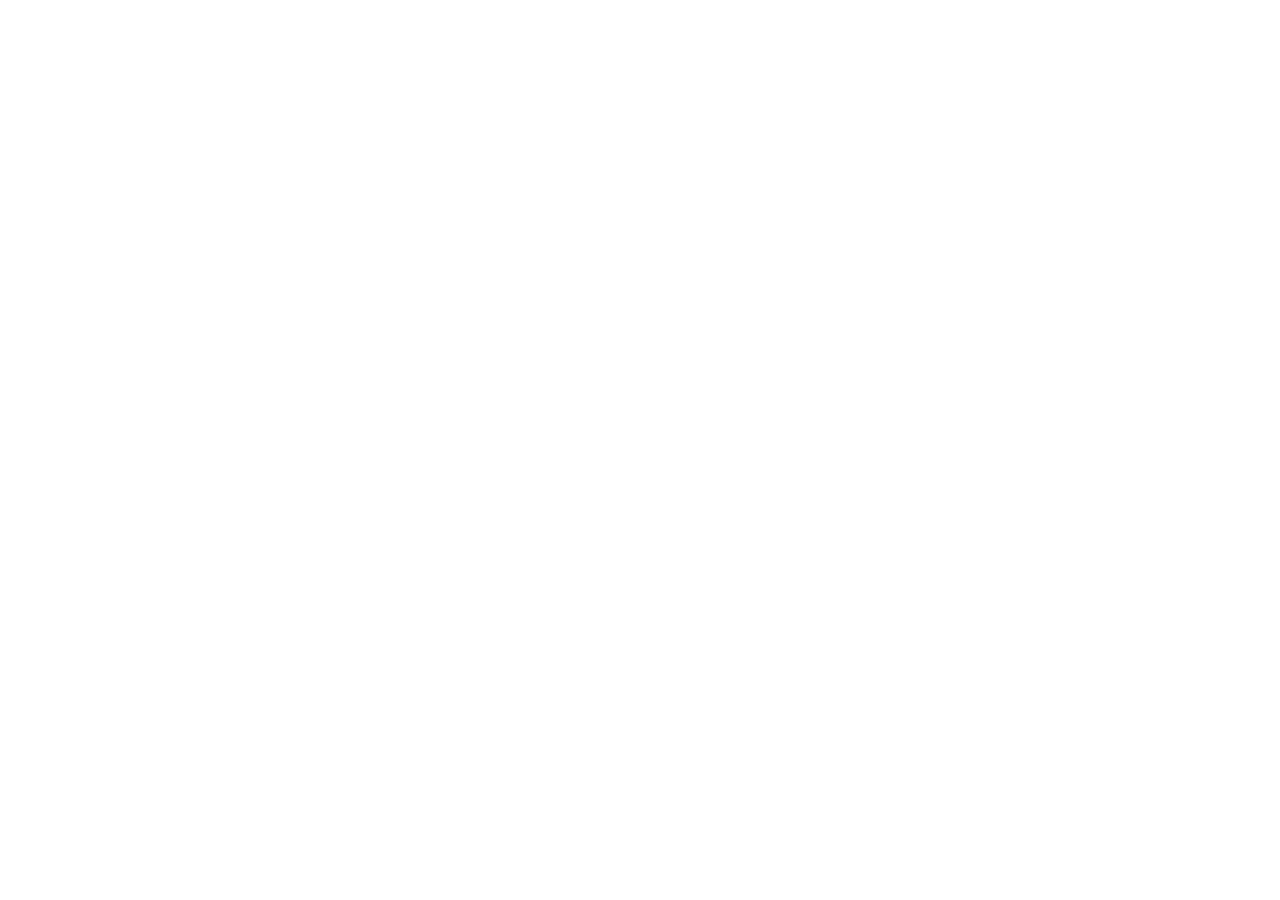
==== index.html @ 247d2872 "Update index.html" ====
<!doctype html>
<html>
  <head>
    <meta charset="utf-8" />
    <title>Low Tox Lens</title>
  </head>
  <body>
    <div id="root"></div>
    <script type="module" src="/assets/index-b2omucig.js"></script>
  </body>
</html>
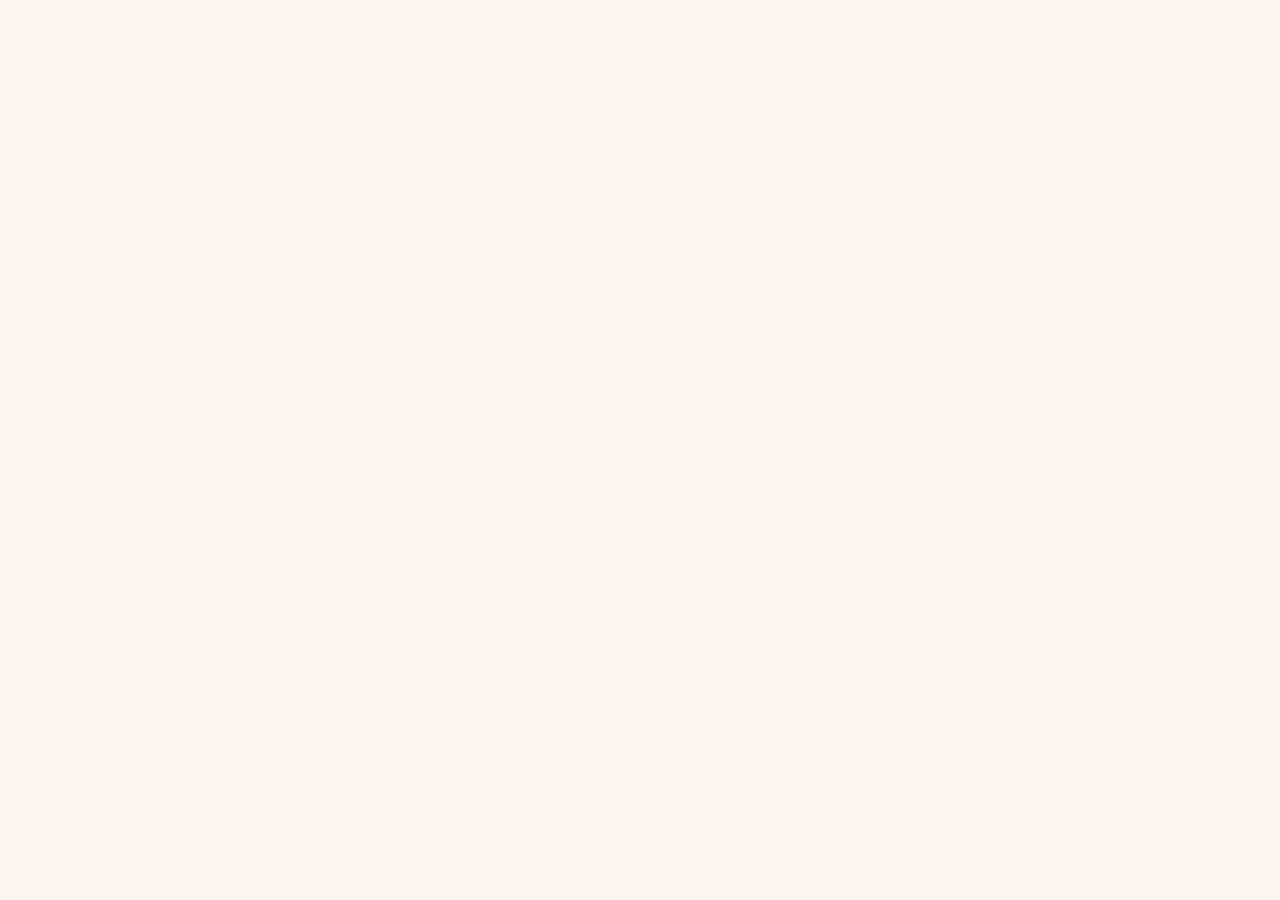
==== commit 521918cd: "Update index.html" ====
--- a/index.html
+++ b/index.html
@@ -1,11 +1,13 @@
 <!doctype html>
+
 <html>
   <head>
     <meta charset="utf-8" />
     <title>Low Tox Lens</title>
+    <link rel="stylesheet" href="/assets/main-dqvrbpsi.css" />
   </head>
   <body>
     <div id="root"></div>
-    <script type="module" src="/assets/index-b2omucig.js"></script>
+    <script type="module" src="/assets/main-ce9yextx.js"></script>
   </body>
 </html>
--- a/assets/main-dqvrbpsi.css
+++ b/assets/main-dqvrbpsi.css
@@ -0,0 +1 @@
+@layer properties{@supports (((-webkit-hyphens:none)) and (not (margin-trim:inline))) or ((-moz-orient:inline) and (not (color:rgb(from red r g b)))){*,:before,:after,::backdrop{--tw-rotate-x:initial;--tw-rotate-y:initial;--tw-rotate-z:initial;--tw-skew-x:initial;--tw-skew-y:initial;--tw-border-style:solid;--tw-font-weight:initial;--tw-outline-style:solid;--tw-blur:initial;--tw-brightness:initial;--tw-contrast:initial;--tw-grayscale:initial;--tw-hue-rotate:initial;--tw-invert:initial;--tw-opacity:initial;--tw-saturate:initial;--tw-sepia:initial;--tw-drop-shadow:initial;--tw-drop-shadow-color:initial;--tw-drop-shadow-alpha:100%;--tw-drop-shadow-size:initial}}}@layer theme{:root,:host{--font-sans:ui-sans-serif, system-ui, sans-serif, "Apple Color Emoji", "Segoe UI Emoji", "Segoe UI Symbol", "Noto Color Emoji";--font-mono:ui-monospace, SFMono-Regular, Menlo, Monaco, Consolas, "Liberation Mono", "Courier New", monospace;--color-blue-600:oklch(54.6% .245 262.881);--color-gray-600:oklch(44.6% .03 256.802);--spacing:.25rem;--text-2xl:1.5rem;--text-2xl--line-height:calc(2 / 1.5);--text-3xl:1.875rem;--text-3xl--line-height: 1.2 ;--font-weight-bold:700;--radius-lg:.5rem;--radius-2xl:1rem;--default-transition-duration:.15s;--default-transition-timing-function:cubic-bezier(.4, 0, .2, 1);--default-font-family:var(--font-sans);--default-mono-font-family:var(--font-mono)}}@layer base{*,:after,:before,::backdrop{box-sizing:border-box;border:0 solid;margin:0;padding:0}::file-selector-button{box-sizing:border-box;border:0 solid;margin:0;padding:0}html,:host{-webkit-text-size-adjust:100%;tab-size:4;line-height:1.5;font-family:var(--default-font-family,ui-sans-serif, system-ui, sans-serif, "Apple Color Emoji", "Segoe UI Emoji", "Segoe UI Symbol", "Noto Color Emoji");font-feature-settings:var(--default-font-feature-settings,normal);font-variation-settings:var(--default-font-variation-settings,normal);-webkit-tap-highlight-color:transparent}hr{height:0;color:inherit;border-top-width:1px}abbr:where([title]){-webkit-text-decoration:underline dotted;text-decoration:underline dotted}h1,h2,h3,h4,h5,h6{font-size:inherit;font-weight:inherit}a{color:inherit;-webkit-text-decoration:inherit;text-decoration:inherit}b,strong{font-weight:bolder}code,kbd,samp,pre{font-family:var(--default-mono-font-family,ui-monospace, SFMono-Regular, Menlo, Monaco, Consolas, "Liberation Mono", "Courier New", monospace);font-feature-settings:var(--default-mono-font-feature-settings,normal);font-variation-settings:var(--default-mono-font-variation-settings,normal);font-size:1em}small{font-size:80%}sub,sup{vertical-align:baseline;font-size:75%;line-height:0;position:relative}sub{bottom:-.25em}sup{top:-.5em}table{text-indent:0;border-color:inherit;border-collapse:collapse}:-moz-focusring{outline:auto}progress{vertical-align:baseline}summary{display:list-item}ol,ul,menu{list-style:none}img,svg,video,canvas,audio,iframe,embed,object{vertical-align:middle;display:block}img,video{max-width:100%;height:auto}button,input,select,optgroup,textarea{font:inherit;font-feature-settings:inherit;font-variation-settings:inherit;letter-spacing:inherit;color:inherit;opacity:1;background-color:#0000;border-radius:0}::file-selector-button{font:inherit;font-feature-settings:inherit;font-variation-settings:inherit;letter-spacing:inherit;color:inherit;opacity:1;background-color:#0000;border-radius:0}:where(select:is([multiple],[size])) optgroup{font-weight:bolder}:where(select:is([multiple],[size])) optgroup option{padding-inline-start:20px}::file-selector-button{margin-inline-end:4px}::placeholder{opacity:1}@supports (not ((-webkit-appearance:-apple-pay-button))) or (contain-intrinsic-size:1px){::placeholder{color:currentColor}@supports (color:color-mix(in lab,red,red)){::placeholder{color:color-mix(in oklab,currentcolor 50%,transparent)}}}textarea{resize:vertical}::-webkit-search-decoration{-webkit-appearance:none}::-webkit-date-and-time-value{min-height:1lh;text-align:inherit}::-webkit-datetime-edit{display:inline-flex}::-webkit-datetime-edit-fields-wrapper{padding:0}::-webkit-datetime-edit{padding-block:0}::-webkit-datetime-edit-year-field{padding-block:0}::-webkit-datetime-edit-month-field{padding-block:0}::-webkit-datetime-edit-day-field{padding-block:0}::-webkit-datetime-edit-hour-field{padding-block:0}::-webkit-datetime-edit-minute-field{padding-block:0}::-webkit-datetime-edit-second-field{padding-block:0}::-webkit-datetime-edit-millisecond-field{padding-block:0}::-webkit-datetime-edit-meridiem-field{padding-block:0}::-webkit-calendar-picker-indicator{line-height:1}:-moz-ui-invalid{box-shadow:none}button,input:where([type=button],[type=reset],[type=submit]){appearance:button}::file-selector-button{appearance:button}::-webkit-inner-spin-button{height:auto}::-webkit-outer-spin-button{height:auto}[hidden]:where(:not([hidden=until-found])){display:none!important}}@layer components;@layer utilities{.visible{visibility:visible}.absolute{position:absolute}.relative{position:relative}.static{position:static}.start{inset-inline-start:var(--spacing)}.mb-2{margin-bottom:calc(var(--spacing) * 2)}.mb-4{margin-bottom:calc(var(--spacing) * 4)}.mb-6{margin-bottom:calc(var(--spacing) * 6)}.block{display:block}.flex{display:flex}.grid{display:grid}.hidden{display:none}.inline-block{display:inline-block}.inline-flex{display:inline-flex}.w-full{width:100%}.transform{transform:var(--tw-rotate-x,) var(--tw-rotate-y,) var(--tw-rotate-z,) var(--tw-skew-x,) var(--tw-skew-y,)}.resize{resize:both}.flex-col{flex-direction:column}.items-center{align-items:center}.justify-between{justify-content:space-between}.gap-8{gap:calc(var(--spacing) * 8)}.rounded-2xl{border-radius:var(--radius-2xl)}.rounded-lg{border-radius:var(--radius-lg)}.border{border-style:var(--tw-border-style);border-width:1px}.object-cover{object-fit:cover}.p-5{padding:calc(var(--spacing) * 5)}.p-8{padding:calc(var(--spacing) * 8)}.px-6{padding-inline:calc(var(--spacing) * 6)}.py-2{padding-block:calc(var(--spacing) * 2)}.text-2xl{font-size:var(--text-2xl);line-height:var(--tw-leading,var(--text-2xl--line-height))}.text-3xl{font-size:var(--text-3xl);line-height:var(--tw-leading,var(--text-3xl--line-height))}.font-bold{--tw-font-weight:var(--font-weight-bold);font-weight:var(--font-weight-bold)}.text-blue-600{color:var(--color-blue-600)}.text-gray-600{color:var(--color-gray-600)}.italic{font-style:italic}.underline{text-decoration-line:underline}.outline{outline-style:var(--tw-outline-style);outline-width:1px}.filter{filter:var(--tw-blur,) var(--tw-brightness,) var(--tw-contrast,) var(--tw-grayscale,) var(--tw-hue-rotate,) var(--tw-invert,) var(--tw-saturate,) var(--tw-sepia,) var(--tw-drop-shadow,)}.transition{transition-property:color,background-color,border-color,outline-color,text-decoration-color,fill,stroke,--tw-gradient-from,--tw-gradient-via,--tw-gradient-to,opacity,box-shadow,transform,translate,scale,rotate,filter,-webkit-backdrop-filter,backdrop-filter,display,content-visibility,overlay,pointer-events;transition-timing-function:var(--tw-ease,var(--default-transition-timing-function));transition-duration:var(--tw-duration,var(--default-transition-duration))}@media(min-width:48rem){.md\:w-\[45\%\]{width:45%}.md\:w-\[55\%\]{width:55%}.md\:flex-row{flex-direction:row}}}:root{--green:#3e8b65;--green-dark:#2d6b4e;--green-light:#e4f2ea;--cream:#faf5ef;--cream-dark:#f3ebe0;--text-dark:#2d3a2f;--text-secondary:#5a6b5c;--text-light:#a4978b;--gold:#c08a2e;--concern:#c0443a;--peach:#edd9c8;--dark-bg:#1a2419;--dark-section:#2d3a2f}html{scroll-behavior:smooth}body{-webkit-font-smoothing:antialiased;-moz-osx-font-smoothing:grayscale;color:var(--text-dark);background-color:var(--cream);margin:0;font-family:DM Sans,system-ui,-apple-system,sans-serif}h1,h2,h3,h4,h5,h6{font-family:Playfair Display,Georgia,serif}code{font-family:Menlo,Monaco,Consolas,Courier New,monospace}@keyframes float{0%,to{transform:translateY(0)}50%{transform:translateY(-10px)}}@keyframes fadeInUp{0%{opacity:0;transform:translateY(30px)}to{opacity:1;transform:translateY(0)}}@keyframes fadeIn{0%{opacity:0}to{opacity:1}}.animate-float{animation:3s ease-in-out infinite float}.animate-fade-in-up{animation:.6s ease-out forwards fadeInUp}.animate-fade-in{animation:.5s ease-out forwards fadeIn}.reveal{opacity:0;transition:opacity .6s ease-out,transform .6s ease-out;transform:translateY(30px)}.reveal.visible{opacity:1;transform:translateY(0)}.nav-fixed{z-index:50;-webkit-backdrop-filter:blur(10px);backdrop-filter:blur(10px);background:#faf5efe6;border-bottom:1px solid #0000000d;transition:all .3s;position:fixed;top:0;left:0;right:0}.phone-mockup{background:#fff;border:6px solid #1a1a1a;border-radius:36px;width:280px;height:560px;position:relative;overflow:hidden;box-shadow:0 25px 60px #00000026}.phone-mockup:before{content:"";z-index:2;background:#1a1a1a;border-radius:0 0 16px 16px;width:120px;height:28px;position:absolute;top:0;left:50%;transform:translate(-50%)}.card-hover{transition:transform .3s,box-shadow .3s}.card-hover:hover{transform:translateY(-4px);box-shadow:0 12px 30px #0000001a}.btn-primary{background-color:var(--green);color:#fff;cursor:pointer;border:none;border-radius:50px;align-items:center;gap:8px;padding:14px 32px;font-size:1rem;font-weight:600;text-decoration:none;transition:all .3s;display:inline-flex}.btn-primary:hover{background-color:var(--green-dark);transform:translateY(-2px)}.btn-secondary{color:var(--text-dark);border:2px solid var(--text-dark);cursor:pointer;background:0 0;border-radius:50px;align-items:center;gap:8px;padding:14px 32px;font-size:1rem;font-weight:600;text-decoration:none;transition:all .3s;display:inline-flex}.btn-secondary:hover{background-color:var(--text-dark);color:#fff;transform:translateY(-2px)}.ingredient-card{background:#fff;border-radius:12px;align-items:center;gap:12px;padding:12px 16px;font-size:.85rem;display:flex;box-shadow:0 2px 8px #0000000f}.ingredient-dot{border-radius:50%;flex-shrink:0;width:10px;height:10px}.rating-pill{border-radius:16px;align-items:center;gap:12px;padding:16px 24px;font-weight:500;display:flex}.feature-icon{border-radius:12px;justify-content:center;align-items:center;width:48px;height:48px;display:flex}.mobile-menu{background:var(--cream);z-index:100;padding:80px 24px 24px;display:none;position:fixed;inset:0}.mobile-menu.open{flex-direction:column;gap:24px;display:flex}.store-btn{color:var(--text-dark);background:#fff;border:1px solid #fff3;border-radius:12px;align-items:center;gap:12px;padding:14px 28px;font-weight:600;text-decoration:none;transition:all .3s;display:inline-flex}.store-btn:hover{transform:translateY(-2px);box-shadow:0 8px 20px #0003}.swap-arrow{background:var(--green);color:#fff;border-radius:50%;flex-shrink:0;justify-content:center;align-items:center;width:48px;height:48px;font-size:1.5rem;display:flex}@media(max-width:768px){.nav-links,.hero-visual{display:none}.hamburger{display:flex}.rating-pills-container{flex-direction:column}.features-grid{grid-template-columns:1fr}.swap-section-inner{flex-direction:column}.footer-links{text-align:center;flex-direction:column;gap:16px}}@media(min-width:769px){.hamburger{display:none}}.zone-box:hover{transform:translateY(-2px);background:#fff!important;box-shadow:0 6px 18px #00000014!important}.zone-box:focus-visible{outline:2px solid var(--green);outline-offset:2px}@property --tw-rotate-x{syntax:"*";inherits:false}@property --tw-rotate-y{syntax:"*";inherits:false}@property --tw-rotate-z{syntax:"*";inherits:false}@property --tw-skew-x{syntax:"*";inherits:false}@property --tw-skew-y{syntax:"*";inherits:false}@property --tw-border-style{syntax:"*";inherits:false;initial-value:solid}@property --tw-font-weight{syntax:"*";inherits:false}@property --tw-outline-style{syntax:"*";inherits:false;initial-value:solid}@property --tw-blur{syntax:"*";inherits:false}@property --tw-brightness{syntax:"*";inherits:false}@property --tw-contrast{syntax:"*";inherits:false}@property --tw-grayscale{syntax:"*";inherits:false}@property --tw-hue-rotate{syntax:"*";inherits:false}@property --tw-invert{syntax:"*";inherits:false}@property --tw-opacity{syntax:"*";inherits:false}@property --tw-saturate{syntax:"*";inherits:false}@property --tw-sepia{syntax:"*";inherits:false}@property --tw-drop-shadow{syntax:"*";inherits:false}@property --tw-drop-shadow-color{syntax:"*";inherits:false}@property --tw-drop-shadow-alpha{syntax:"<percentage>";inherits:false;initial-value:100%}@property --tw-drop-shadow-size{syntax:"*";inherits:false}
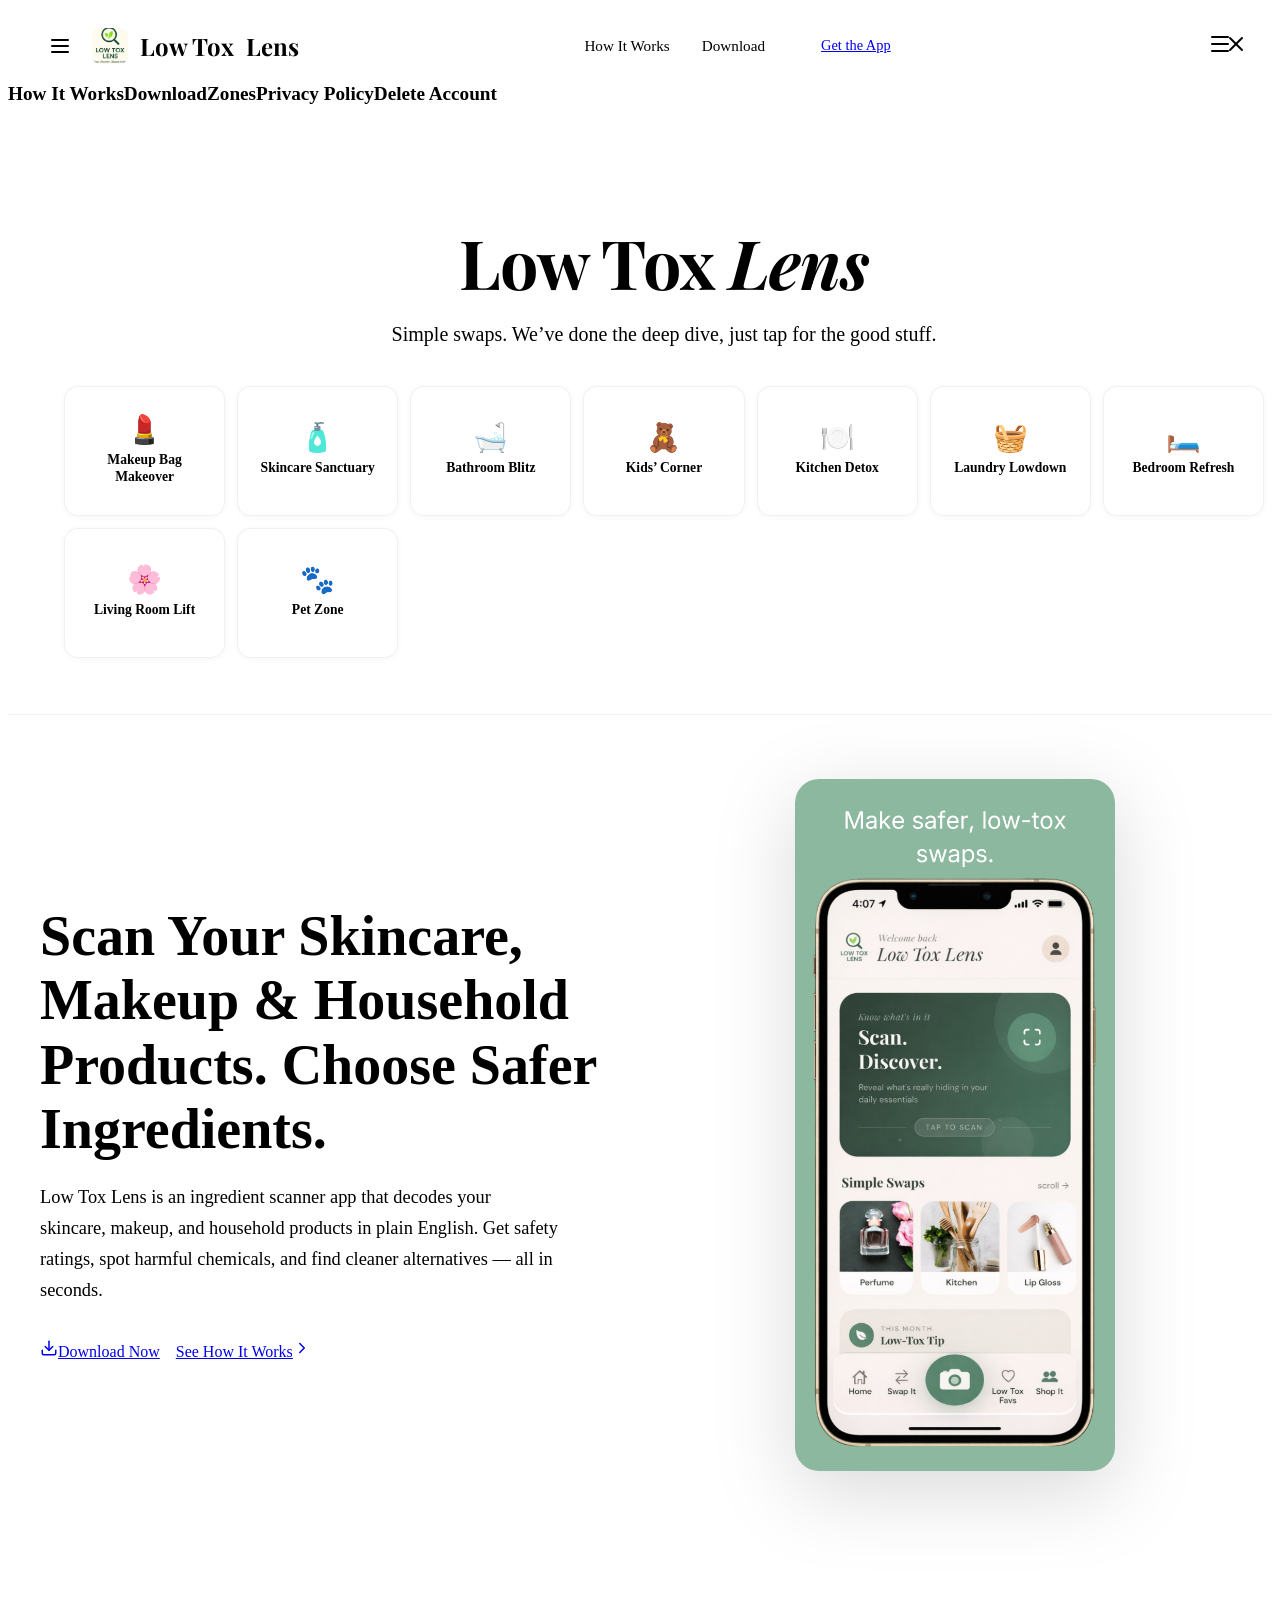
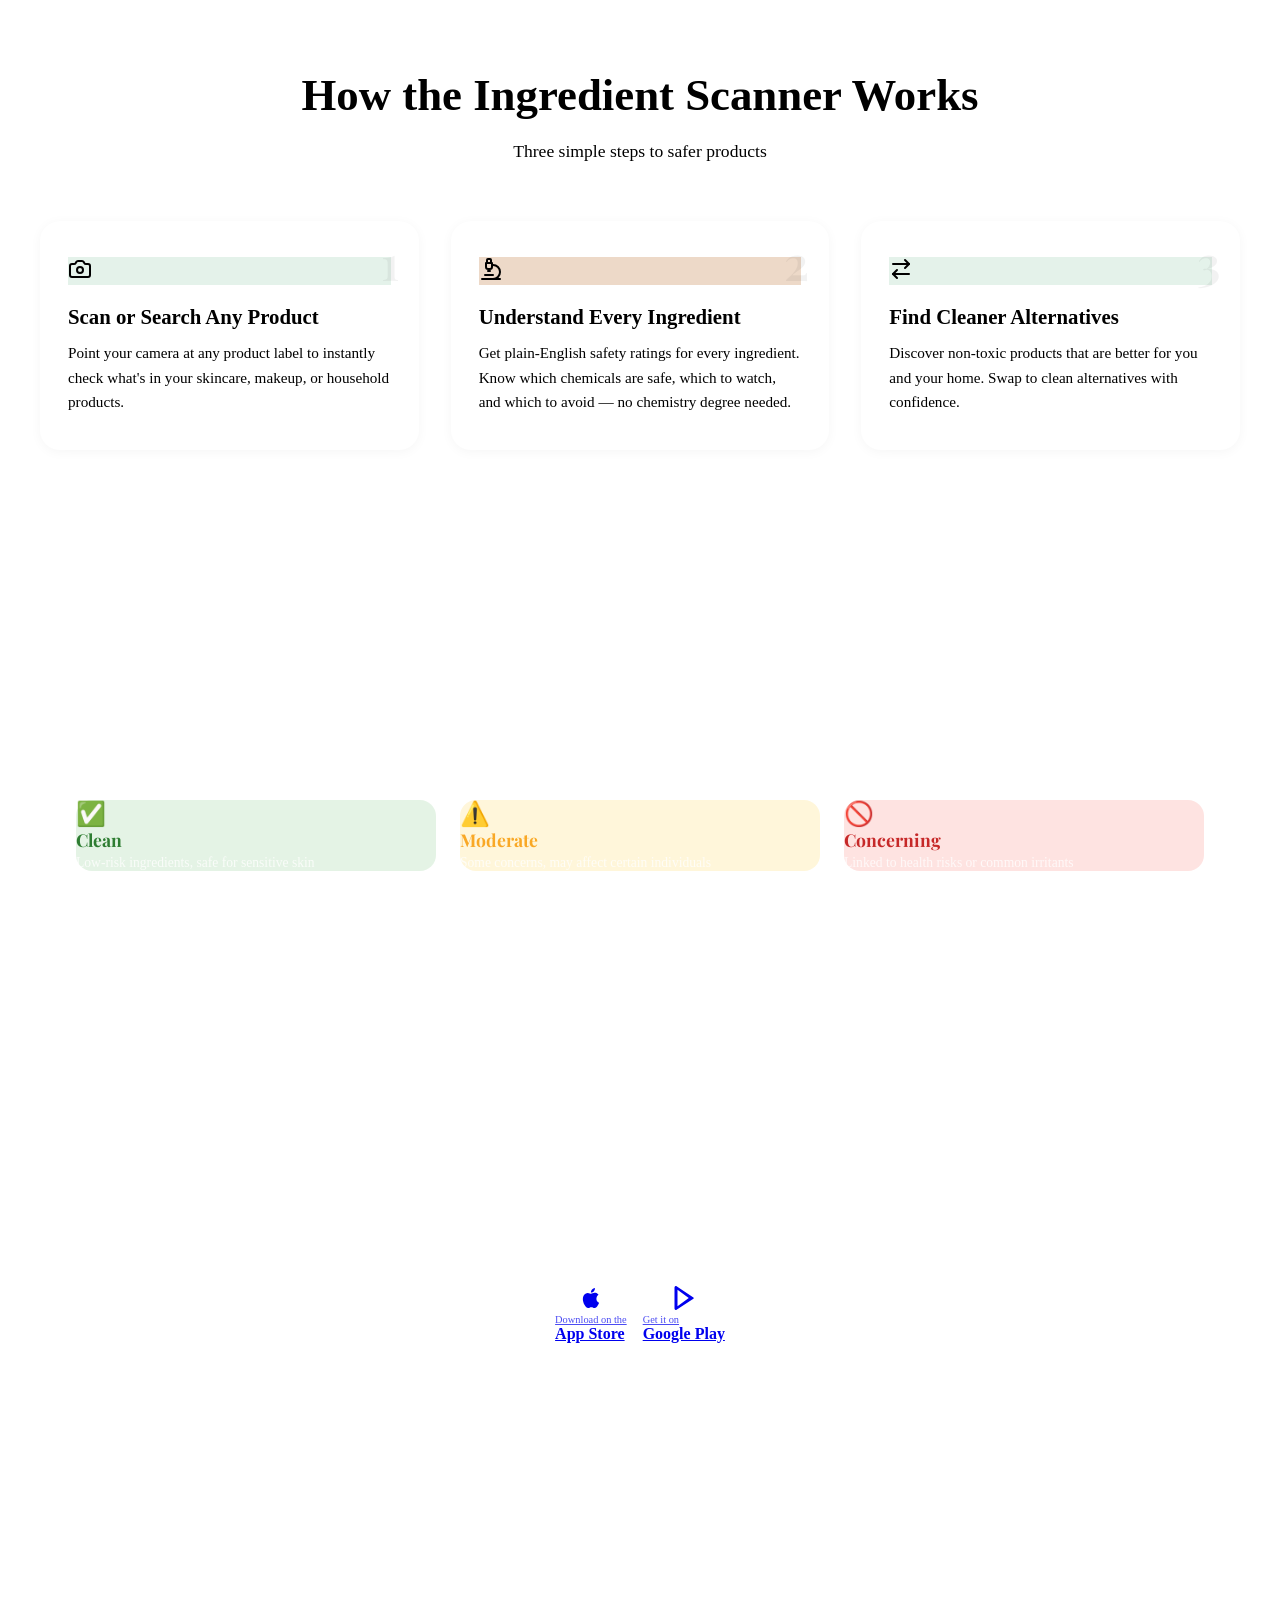
==== commit 884677a9: "Update index.html" ====
--- a/index.html
+++ b/index.html
@@ -1,13 +1,3 @@
-<!doctype html>
 
-<html>
-  <head>
-    <meta charset="utf-8" />
-    <title>Low Tox Lens</title>
-    <link rel="stylesheet" href="/assets/main-dqvrbpsi.css" />
-  </head>
-  <body>
-    <div id="root"></div>
-    <script type="module" src="/assets/main-ce9yextx.js"></script>
-  </body>
-</html>
+<!DOCTYPE html><html lang="en"><head><meta charSet="utf-8"/><meta name="viewport" content="width=device-width, initial-scale=1"/><link rel="preload" as="image" href="/lowtoxlens-logo.jpeg"/><link rel="preload" as="image" href="/phone-mockup.png"/><title>Low Tox Lens — Scan Skincare, Makeup &amp; Household Products for Safer Ingredients</title><meta name="keywords" content="ingredient scanner app, toxic ingredient checker, non-toxic skincare, clean beauty app, household product scanner, safe cosmetics, makeup ingredient checker, cleaning product safety, low tox living, ingredient safety ratings, skincare ingredient decoder, chemical-free household products, natural beauty products, non-toxic cleaning, clean beauty Australia, safe household products"/><meta name="author" content="Low Tox Lens"/><meta name="robots" content="index, follow"/><meta name="theme-color" content="#3e8b65"/><meta property="og:type" content="website"/><meta property="og:site_name" content="Low Tox Lens"/><meta property="og:title" content="Low Tox Lens — Scan Skincare, Makeup &amp; Household Products for Safer Ingredients"/><meta property="og:description" content="Scan and decode the ingredients in your skincare, makeup, and household products. Get plain-English safety ratings and discover cleaner, non-toxic alternatives."/><meta property="og:image" content="/lowtoxlens-logo.jpeg"/><meta property="og:locale" content="en_AU"/><meta name="twitter:card" content="summary_large_image"/><meta name="twitter:title" content="Low Tox Lens — Scan Skincare, Makeup &amp; Household Products for Safer Ingredients"/><meta name="twitter:description" content="Scan and decode the ingredients in your skincare, makeup, and household products. Get plain-English safety ratings and discover cleaner, non-toxic alternatives."/><meta name="twitter:image" content="/lowtoxlens-logo.jpeg"/><meta name="apple-itunes-app" content="app-id=6755296529"/><meta name="application-name" content="Low Tox Lens"/><meta name="description" content="Low Tox Lens is an app that scans ingredients in your skincare, makeup, and household products. Get plain-English safety ratings and discover cleaner, non-toxic alternatives."/><link rel="modulepreload" href="/assets/main-D6o6AhO_.js"/><link rel="modulepreload" href="/assets/index-DgyyndTa.js"/><link rel="modulepreload" href="/assets/PageDropdown-BOnWwI8p.js"/><link rel="modulepreload" href="/assets/zones-Cpyro8T2.js"/><link rel="preconnect" href="https://fonts.googleapis.com"/><link rel="preconnect" href="https://fonts.gstatic.com" crossorigin="anonymous"/><link rel="icon" href="/favicon.ico"/><link rel="apple-touch-icon" href="/lowtoxlens-logo.jpeg"/><link rel="stylesheet" href="https://fonts.googleapis.com/css2?family=DM+Sans:wght@400;500;600;700&amp;family=Playfair+Display:ital,wght@0,400;0,700;1,400;1,700&amp;display=swap"/><link rel="stylesheet" href="/assets/main-CL2t6Nkl.css" type="text/css"/></head><body><!--$--><div><script type="application/ld+json">{"@context":"https://schema.org","@graph":[{"@type":"MobileApplication","name":"Low Tox Lens","description":"Scan, search, and decode the ingredients in your skincare, makeup, and household products. Get plain-English safety ratings and discover cleaner, non-toxic alternatives.","operatingSystem":"iOS","applicationCategory":"LifestyleApplication","offers":{"@type":"Offer","price":"0","priceCurrency":"AUD"},"downloadUrl":"https://apps.apple.com/au/app/low-tox-lens/id6755296529"},{"@type":"Organization","name":"Low Tox Lens","url":"https://lowtoxlens.netlify.app","logo":"https://lowtoxlens.netlify.app/lowtoxlens-logo.jpeg","contactPoint":{"@type":"ContactPoint","email":"lowtoxlens@gmail.com","contactType":"customer service"},"sameAs":["https://www.instagram.com/lowtoxlens/","https://www.facebook.com/profile.php?id=61575719758256"]},{"@type":"WebSite","name":"Low Tox Lens","url":"https://lowtoxlens.netlify.app"}]}</script><nav class="nav-fixed"><div style="max-width:1200px;margin:0 auto;padding:16px 24px;display:flex;align-items:center;justify-content:space-between"><div style="display:flex;align-items:center;gap:12px"><div style="position:relative"><button type="button" aria-haspopup="menu" aria-expanded="false" aria-label="Open page menu" style="background:none;border:none;cursor:pointer;padding:8px;color:var(--text-dark);display:inline-flex;align-items:center;justify-content:center;transition:color 0.2s"><svg width="24" height="24" viewBox="0 0 24 24" fill="none" stroke="currentColor" stroke-width="2" stroke-linecap="round" stroke-linejoin="round" aria-hidden="true"><path d="M4 6h16"></path><path d="M4 12h16"></path><path d="M4 18h16"></path></svg></button></div><a href="#" style="text-decoration:none;font-family:&#x27;Playfair Display&#x27;, Georgia, serif;font-size:1.5rem;font-weight:700;color:var(--text-dark);display:flex;align-items:center;gap:12px"><img src="/lowtoxlens-logo.jpeg" alt="Low Tox Lens logo" style="height:36px;width:36px;border-radius:8px;object-fit:cover"/>Low Tox <span style="color:var(--green)">Lens</span></a></div><div class="nav-links" style="display:flex;align-items:center;gap:32px"><a href="#how-it-works" style="text-decoration:none;color:var(--text-secondary);font-weight:500;font-size:0.95rem;transition:color 0.2s">How It Works</a><a href="#download" style="text-decoration:none;color:var(--text-secondary);font-weight:500;font-size:0.95rem;transition:color 0.2s">Download</a><a href="#download" class="btn-primary" style="padding:10px 24px;font-size:0.9rem">Get the App</a></div><button class="hamburger" style="background:none;border:none;cursor:pointer;padding:8px;color:var(--text-dark)" aria-label="Open menu"><svg xmlns="http://www.w3.org/2000/svg" width="24" height="24" viewBox="0 0 24 24" fill="none" stroke="currentColor" stroke-width="2" stroke-linecap="round" stroke-linejoin="round" aria-hidden="true"><path d="M4 5h16"></path><path d="M4 12h16"></path><path d="M4 19h16"></path></svg></button></div></nav><div class="mobile-menu "><button style="position:absolute;top:24px;right:24px;background:none;border:none;cursor:pointer;padding:8px" aria-label="Close menu"><svg xmlns="http://www.w3.org/2000/svg" width="24" height="24" viewBox="0 0 24 24" fill="none" stroke="currentColor" stroke-width="2" stroke-linecap="round" stroke-linejoin="round"><path d="M18 6 6 18"></path><path d="m6 6 12 12"></path></svg></button><a href="#how-it-works" style="font-size:1.2rem;font-weight:600;text-decoration:none;color:var(--text-dark)">How It Works</a><a href="#download" style="font-size:1.2rem;font-weight:600;text-decoration:none;color:var(--text-dark)">Download</a><a href="/zones" style="font-size:1.2rem;font-weight:600;text-decoration:none;color:var(--text-dark)">Zones</a><a href="/privacy-policy" style="font-size:1.2rem;font-weight:600;text-decoration:none;color:var(--text-dark)">Privacy Policy</a><a href="/delete-account" style="font-size:1.2rem;font-weight:600;text-decoration:none;color:var(--text-dark)">Delete Account</a></div><main><section style="padding-top:120px;padding-bottom:56px;background:linear-gradient(135deg, var(--green-light) 0%, var(--cream) 50%, var(--peach) 100%);text-align:center;border-bottom:1px solid rgba(0,0,0,0.05)"><div class="animate-fade-in-up" style="width:100%;padding:0 24px"><div role="heading" aria-level="1" style="font-family:&#x27;Playfair Display&#x27;, Georgia, serif;font-size:clamp(2.4rem, 6vw, 4.25rem);line-height:1.1;margin:0;font-weight:700;color:var(--text-dark);letter-spacing:-0.01em">Low Tox <span style="color:var(--green);font-style:italic">Lens</span></div><p style="margin-top:18px;margin-bottom:0;font-size:clamp(1rem, 2vw, 1.25rem);color:var(--text-secondary);line-height:1.6;max-width:640px;margin-left:auto;margin-right:auto">Simple swaps. We’ve done the deep dive, just tap for the good stuff.</p><div style="margin-top:36px;max-width:1200px;margin-left:auto;margin-right:auto;display:grid;grid-template-columns:repeat(auto-fit, minmax(140px, 1fr));gap:12px"><a aria-label="Browse Makeup Bag Makeover zone" href="/zones#makeup-bag-makeover" style="display:flex;flex-direction:column;align-items:center;justify-content:center;gap:8px;padding:16px 12px;background:rgba(255,255,255,0.85);border-radius:14px;border:1px solid rgba(0,0,0,0.06);text-decoration:none;color:var(--text-dark);box-shadow:0 1px 6px rgba(0,0,0,0.04);transition:transform 0.15s ease, box-shadow 0.15s ease, background 0.15s ease;text-align:center;min-height:96px" class="zone-box"><span style="font-size:1.75rem;line-height:1" aria-hidden="true">💄</span><span style="font-size:0.85rem;font-weight:600;line-height:1.25">Makeup Bag Makeover</span></a><a aria-label="Browse Skincare Sanctuary zone" href="/zones#skincare-sanctuary" style="display:flex;flex-direction:column;align-items:center;justify-content:center;gap:8px;padding:16px 12px;background:rgba(255,255,255,0.85);border-radius:14px;border:1px solid rgba(0,0,0,0.06);text-decoration:none;color:var(--text-dark);box-shadow:0 1px 6px rgba(0,0,0,0.04);transition:transform 0.15s ease, box-shadow 0.15s ease, background 0.15s ease;text-align:center;min-height:96px" class="zone-box"><span style="font-size:1.75rem;line-height:1" aria-hidden="true">🧴</span><span style="font-size:0.85rem;font-weight:600;line-height:1.25">Skincare Sanctuary</span></a><a aria-label="Browse Bathroom Blitz zone" href="/zones#bathroom-blitz" style="display:flex;flex-direction:column;align-items:center;justify-content:center;gap:8px;padding:16px 12px;background:rgba(255,255,255,0.85);border-radius:14px;border:1px solid rgba(0,0,0,0.06);text-decoration:none;color:var(--text-dark);box-shadow:0 1px 6px rgba(0,0,0,0.04);transition:transform 0.15s ease, box-shadow 0.15s ease, background 0.15s ease;text-align:center;min-height:96px" class="zone-box"><span style="font-size:1.75rem;line-height:1" aria-hidden="true">🛁</span><span style="font-size:0.85rem;font-weight:600;line-height:1.25">Bathroom Blitz</span></a><a aria-label="Browse Kids’ Corner zone" href="/zones#kids-corner" style="display:flex;flex-direction:column;align-items:center;justify-content:center;gap:8px;padding:16px 12px;background:rgba(255,255,255,0.85);border-radius:14px;border:1px solid rgba(0,0,0,0.06);text-decoration:none;color:var(--text-dark);box-shadow:0 1px 6px rgba(0,0,0,0.04);transition:transform 0.15s ease, box-shadow 0.15s ease, background 0.15s ease;text-align:center;min-height:96px" class="zone-box"><span style="font-size:1.75rem;line-height:1" aria-hidden="true">🧸</span><span style="font-size:0.85rem;font-weight:600;line-height:1.25">Kids’ Corner</span></a><a aria-label="Browse Kitchen Detox zone" href="/zones#kitchen-detox" style="display:flex;flex-direction:column;align-items:center;justify-content:center;gap:8px;padding:16px 12px;background:rgba(255,255,255,0.85);border-radius:14px;border:1px solid rgba(0,0,0,0.06);text-decoration:none;color:var(--text-dark);box-shadow:0 1px 6px rgba(0,0,0,0.04);transition:transform 0.15s ease, box-shadow 0.15s ease, background 0.15s ease;text-align:center;min-height:96px" class="zone-box"><span style="font-size:1.75rem;line-height:1" aria-hidden="true">🍽️</span><span style="font-size:0.85rem;font-weight:600;line-height:1.25">Kitchen Detox</span></a><a aria-label="Browse Laundry Lowdown zone" href="/zones#laundry-lowdown" style="display:flex;flex-direction:column;align-items:center;justify-content:center;gap:8px;padding:16px 12px;background:rgba(255,255,255,0.85);border-radius:14px;border:1px solid rgba(0,0,0,0.06);text-decoration:none;color:var(--text-dark);box-shadow:0 1px 6px rgba(0,0,0,0.04);transition:transform 0.15s ease, box-shadow 0.15s ease, background 0.15s ease;text-align:center;min-height:96px" class="zone-box"><span style="font-size:1.75rem;line-height:1" aria-hidden="true">🧺</span><span style="font-size:0.85rem;font-weight:600;line-height:1.25">Laundry Lowdown</span></a><a aria-label="Browse Bedroom Refresh zone" href="/zones#bedroom-refresh" style="display:flex;flex-direction:column;align-items:center;justify-content:center;gap:8px;padding:16px 12px;background:rgba(255,255,255,0.85);border-radius:14px;border:1px solid rgba(0,0,0,0.06);text-decoration:none;color:var(--text-dark);box-shadow:0 1px 6px rgba(0,0,0,0.04);transition:transform 0.15s ease, box-shadow 0.15s ease, background 0.15s ease;text-align:center;min-height:96px" class="zone-box"><span style="font-size:1.75rem;line-height:1" aria-hidden="true">🛏️</span><span style="font-size:0.85rem;font-weight:600;line-height:1.25">Bedroom Refresh</span></a><a aria-label="Browse Living Room Lift zone" href="/zones#living-room-lift" style="display:flex;flex-direction:column;align-items:center;justify-content:center;gap:8px;padding:16px 12px;background:rgba(255,255,255,0.85);border-radius:14px;border:1px solid rgba(0,0,0,0.06);text-decoration:none;color:var(--text-dark);box-shadow:0 1px 6px rgba(0,0,0,0.04);transition:transform 0.15s ease, box-shadow 0.15s ease, background 0.15s ease;text-align:center;min-height:96px" class="zone-box"><span style="font-size:1.75rem;line-height:1" aria-hidden="true">🌸</span><span style="font-size:0.85rem;font-weight:600;line-height:1.25">Living Room Lift</span></a><a aria-label="Browse Pet Zone zone" href="/zones#pet-zone" style="display:flex;flex-direction:column;align-items:center;justify-content:center;gap:8px;padding:16px 12px;background:rgba(255,255,255,0.85);border-radius:14px;border:1px solid rgba(0,0,0,0.06);text-decoration:none;color:var(--text-dark);box-shadow:0 1px 6px rgba(0,0,0,0.04);transition:transform 0.15s ease, box-shadow 0.15s ease, background 0.15s ease;text-align:center;min-height:96px" class="zone-box"><span style="font-size:1.75rem;line-height:1" aria-hidden="true">🐾</span><span style="font-size:0.85rem;font-weight:600;line-height:1.25">Pet Zone</span></a></div></div></section><section style="padding-top:64px;padding-bottom:80px;background:var(--cream)"><div style="max-width:1200px;margin:0 auto;padding:0 24px;display:flex;align-items:center;gap:60px"><div style="flex:1" class="animate-fade-in-up"><h1 style="font-size:clamp(2.2rem, 5vw, 3.5rem);line-height:1.15;margin-bottom:20px;color:var(--text-dark);font-weight:700">Scan Your Skincare, Makeup &amp; Household Products. Choose Safer Ingredients.</h1><p style="font-size:clamp(1rem, 2vw, 1.15rem);color:var(--text-secondary);line-height:1.7;margin-bottom:32px;max-width:520px">Low Tox Lens is an ingredient scanner app that decodes your skincare, makeup, and household products in plain English. Get safety ratings, spot harmful chemicals, and find cleaner alternatives — all in seconds.</p><div style="display:flex;gap:16px;flex-wrap:wrap;margin-bottom:32px"><a href="#download" class="btn-primary"><svg xmlns="http://www.w3.org/2000/svg" width="18" height="18" viewBox="0 0 24 24" fill="none" stroke="currentColor" stroke-width="2" stroke-linecap="round" stroke-linejoin="round" aria-hidden="true"><path d="M12 15V3"></path><path d="M21 15v4a2 2 0 0 1-2 2H5a2 2 0 0 1-2-2v-4"></path><path d="m7 10 5 5 5-5"></path></svg>Download Now</a><a href="#how-it-works" class="btn-secondary">See How It Works<svg xmlns="http://www.w3.org/2000/svg" width="18" height="18" viewBox="0 0 24 24" fill="none" stroke="currentColor" stroke-width="2" stroke-linecap="round" stroke-linejoin="round" aria-hidden="true"><path d="m9 18 6-6-6-6"></path></svg></a></div></div><div class="hero-visual" style="flex:1;display:flex;justify-content:center"><img src="/phone-mockup.png" alt="Low Tox Lens ingredient scanner app showing safety ratings for skincare, makeup, and household product ingredients" class="animate-float" style="max-width:320px;width:100%;height:auto;border-radius:24px;filter:drop-shadow(0 20px 40px rgba(0,0,0,0.15))"/></div></div></section><section id="how-it-works" style="padding:80px 0;background:var(--cream)"><div style="max-width:1200px;margin:0 auto;padding:0 24px"><div class="reveal" style="text-align:center;margin-bottom:56px"><h2 style="font-size:clamp(1.8rem, 4vw, 2.8rem);color:var(--text-dark);margin-bottom:16px;font-weight:700">How the Ingredient Scanner Works</h2><p style="color:var(--text-secondary);font-size:1.1rem;max-width:600px;margin:0 auto;line-height:1.6">Three simple steps to safer products</p></div><div style="display:grid;grid-template-columns:repeat(auto-fit, minmax(300px, 1fr));gap:32px"><div class="card-hover reveal" style="background:white;border-radius:20px;padding:36px 28px;position:relative;box-shadow:0 2px 12px rgba(0,0,0,0.04)"><div style="position:absolute;top:16px;right:20px;font-family:&#x27;Playfair Display&#x27;, serif;font-size:3rem;font-weight:700;color:rgba(0,0,0,0.05);line-height:1">1</div><div class="feature-icon" style="background:#E4F2EA;margin-bottom:20px"><svg xmlns="http://www.w3.org/2000/svg" width="24" height="24" viewBox="0 0 24 24" fill="none" stroke="currentColor" stroke-width="2" stroke-linecap="round" stroke-linejoin="round" aria-hidden="true" style="color:var(--green-dark)"><path d="M13.997 4a2 2 0 0 1 1.76 1.05l.486.9A2 2 0 0 0 18.003 7H20a2 2 0 0 1 2 2v9a2 2 0 0 1-2 2H4a2 2 0 0 1-2-2V9a2 2 0 0 1 2-2h1.997a2 2 0 0 0 1.759-1.048l.489-.904A2 2 0 0 1 10.004 4z"></path><circle cx="12" cy="13" r="3"></circle></svg></div><h3 style="font-size:1.3rem;font-weight:700;margin-bottom:12px;color:var(--text-dark)">Scan or Search Any Product</h3><p style="color:var(--text-secondary);line-height:1.6;font-size:0.95rem;margin:0">Point your camera at any product label to instantly check what&#x27;s in your skincare, makeup, or household products.</p></div><div class="card-hover reveal" style="background:white;border-radius:20px;padding:36px 28px;position:relative;box-shadow:0 2px 12px rgba(0,0,0,0.04)"><div style="position:absolute;top:16px;right:20px;font-family:&#x27;Playfair Display&#x27;, serif;font-size:3rem;font-weight:700;color:rgba(0,0,0,0.05);line-height:1">2</div><div class="feature-icon" style="background:#EDD9C8;margin-bottom:20px"><svg xmlns="http://www.w3.org/2000/svg" width="24" height="24" viewBox="0 0 24 24" fill="none" stroke="currentColor" stroke-width="2" stroke-linecap="round" stroke-linejoin="round" aria-hidden="true" style="color:var(--green-dark)"><path d="M6 18h8"></path><path d="M3 22h18"></path><path d="M14 22a7 7 0 1 0 0-14h-1"></path><path d="M9 14h2"></path><path d="M9 12a2 2 0 0 1-2-2V6h6v4a2 2 0 0 1-2 2Z"></path><path d="M12 6V3a1 1 0 0 0-1-1H9a1 1 0 0 0-1 1v3"></path></svg></div><h3 style="font-size:1.3rem;font-weight:700;margin-bottom:12px;color:var(--text-dark)">Understand Every Ingredient</h3><p style="color:var(--text-secondary);line-height:1.6;font-size:0.95rem;margin:0">Get plain-English safety ratings for every ingredient. Know which chemicals are safe, which to watch, and which to avoid — no chemistry degree needed.</p></div><div class="card-hover reveal" style="background:white;border-radius:20px;padding:36px 28px;position:relative;box-shadow:0 2px 12px rgba(0,0,0,0.04)"><div style="position:absolute;top:16px;right:20px;font-family:&#x27;Playfair Display&#x27;, serif;font-size:3rem;font-weight:700;color:rgba(0,0,0,0.05);line-height:1">3</div><div class="feature-icon" style="background:#E4F2EA;margin-bottom:20px"><svg xmlns="http://www.w3.org/2000/svg" width="24" height="24" viewBox="0 0 24 24" fill="none" stroke="currentColor" stroke-width="2" stroke-linecap="round" stroke-linejoin="round" aria-hidden="true" style="color:inherit"><path d="m16 3 4 4-4 4"></path><path d="M20 7H4"></path><path d="m8 21-4-4 4-4"></path><path d="M4 17h16"></path></svg></div><h3 style="font-size:1.3rem;font-weight:700;margin-bottom:12px;color:var(--text-dark)">Find Cleaner Alternatives</h3><p style="color:var(--text-secondary);line-height:1.6;font-size:0.95rem;margin:0">Discover non-toxic products that are better for you and your home. Swap to clean alternatives with confidence.</p></div></div></div></section><section style="padding:80px 0;background:var(--dark-section);color:white"><div style="max-width:1200px;margin:0 auto;padding:0 24px"><div class="reveal" style="text-align:center;margin-bottom:56px"><h2 style="font-size:clamp(1.8rem, 4vw, 2.8rem);margin-bottom:16px;font-weight:700">Ingredient Safety Rating System</h2><p style="opacity:0.8;font-size:1.1rem;max-width:600px;margin:0 auto;line-height:1.6">Every ingredient is researched and classified into one of three clear safety categories</p></div><div class="rating-pills-container reveal" style="display:flex;gap:24px;justify-content:center;flex-wrap:wrap"><div class="rating-pill" style="background:rgba(76, 175, 80, 0.15);flex:1 1 280px;max-width:360px;border-radius:16px"><span style="font-size:1.5rem">✅</span><div><div style="font-family:&#x27;Playfair Display&#x27;, serif;font-weight:700;font-size:1.1rem;margin-bottom:4px;color:#2E7D32">Clean</div><div style="font-size:0.85rem;opacity:0.9;color:rgba(255,255,255,0.85)">Low-risk ingredients, safe for sensitive skin</div></div></div><div class="rating-pill" style="background:rgba(255, 193, 7, 0.15);flex:1 1 280px;max-width:360px;border-radius:16px"><span style="font-size:1.5rem">⚠️</span><div><div style="font-family:&#x27;Playfair Display&#x27;, serif;font-weight:700;font-size:1.1rem;margin-bottom:4px;color:#F9A825">Moderate</div><div style="font-size:0.85rem;opacity:0.9;color:rgba(255,255,255,0.85)">Some concerns, may affect certain individuals</div></div></div><div class="rating-pill" style="background:rgba(244, 67, 54, 0.15);flex:1 1 280px;max-width:360px;border-radius:16px"><span style="font-size:1.5rem">🚫</span><div><div style="font-family:&#x27;Playfair Display&#x27;, serif;font-weight:700;font-size:1.1rem;margin-bottom:4px;color:#C62828">Concerning</div><div style="font-size:0.85rem;opacity:0.9;color:rgba(255,255,255,0.85)">Linked to health risks or common irritants</div></div></div></div></div></section><section id="download" style="padding:80px 0;background:linear-gradient(135deg, #1a2419 0%, #2D3A2F 60%, var(--green-dark) 100%);color:white;text-align:center"><div class="reveal" style="max-width:700px;margin:0 auto;padding:0 24px"><h2 style="font-size:clamp(1.8rem, 4vw, 2.8rem);margin-bottom:16px;font-weight:700">Download the<!-- --> <em style="color:var(--green);font-style:italic">Ingredient Scanner</em> <!-- -->App</h2><p style="opacity:0.85;font-size:1.1rem;line-height:1.6;margin-bottom:40px">Start making informed choices about the skincare, makeup, and household products you use every day. Low Tox Lens is simple and built for anyone who wants to live a cleaner, healthier life.</p><div style="display:flex;justify-content:center;gap:16px;flex-wrap:wrap;margin-bottom:32px"><a href="https://apps.apple.com/au/app/low-tox-lens/id6755296529" class="store-btn" target="_blank" rel="noopener noreferrer"><svg width="24" height="24" viewBox="0 0 24 24" fill="currentColor"><path d="M18.71 19.5c-.83 1.24-1.71 2.45-3.05 2.47-1.34.03-1.77-.79-3.29-.79-1.53 0-2 .77-3.27.82-1.31.05-2.3-1.32-3.14-2.53C4.25 17 2.94 12.45 4.7 9.39c.87-1.52 2.43-2.48 4.12-2.51 1.28-.02 2.5.87 3.29.87.78 0 2.26-1.07 3.8-.91.65.03 2.47.26 3.64 1.98-.09.06-2.17 1.28-2.15 3.81.03 3.02 2.65 4.03 2.68 4.04-.03.07-.42 1.44-1.38 2.83M13 3.5c.73-.83 1.94-1.46 2.94-1.5.13 1.17-.34 2.35-1.04 3.19-.69.85-1.83 1.51-2.95 1.42-.15-1.15.41-2.35 1.05-3.11z"></path></svg><div style="text-align:left"><div style="font-size:0.65rem;opacity:0.7">Download on the</div><div style="font-size:1rem;font-weight:700">App Store</div></div></a><a href="#" class="store-btn"><svg width="24" height="24" viewBox="0 0 24 24" fill="currentColor"><path d="M3.18 23.75c.42.29.96.3 1.39.01L21.4 12.82c.46-.31.46-.99 0-1.3L4.57.28C4.14-.03 3.6-.02 3.18.27 2.76.56 2.5 1.05 2.5 1.58V22.42c0 .53.26 1.02.68 1.33zM5.5 3.67L16.73 12 5.5 20.33V3.67z"></path></svg><div style="text-align:left"><div style="font-size:0.65rem;opacity:0.7">Get it on</div><div style="font-size:1rem;font-weight:700">Google Play</div></div></a></div></div></section></main><footer style="background:var(--dark-bg);color:white;padding:32px 24px"><div style="max-width:1200px;margin:0 auto;display:flex;flex-direction:column;gap:20px"><div class="footer-links" style="display:flex;justify-content:space-between;align-items:center;flex-wrap:wrap;gap:12px"><a href="#" style="text-decoration:none;font-family:&#x27;Playfair Display&#x27;, Georgia, serif;font-size:1.2rem;font-weight:700;color:white">Low Tox<!-- --> <span style="color:var(--green)">Lens</span></a><div style="display:flex;gap:24px;flex-wrap:wrap;align-items:center"><a href="/privacy-policy" style="text-decoration:none;color:rgba(255,255,255,0.6);font-size:0.85rem;transition:color 0.2s">Privacy Policy</a><a href="/delete-account" style="text-decoration:none;color:rgba(255,255,255,0.6);font-size:0.85rem;transition:color 0.2s">Delete Account</a><a href="#" style="text-decoration:none;color:rgba(255,255,255,0.6);font-size:0.85rem;transition:color 0.2s">Terms &amp; Conditions</a><a href="https://www.instagram.com/lowtoxlens/" target="_blank" rel="noopener noreferrer" style="color:rgba(255,255,255,0.6);transition:color 0.2s;display:flex;align-items:center" aria-label="Instagram"><svg width="20" height="20" viewBox="0 0 24 24" fill="currentColor" xmlns="http://www.w3.org/2000/svg"><path d="M12 2.163c3.204 0 3.584.012 4.85.07 3.252.148 4.771 1.691 4.919 4.919.058 1.265.069 1.645.069 4.849 0 3.205-.012 3.584-.069 4.849-.149 3.225-1.664 4.771-4.919 4.919-1.266.058-1.644.07-4.85.07-3.204 0-3.584-.012-4.849-.07-3.26-.149-4.771-1.699-4.919-4.92-.058-1.265-.07-1.644-.07-4.849 0-3.204.013-3.583.07-4.849.149-3.227 1.664-4.771 4.919-4.919 1.266-.057 1.645-.069 4.849-.069zM12 0C8.741 0 8.333.014 7.053.072 2.695.272.273 2.69.073 7.052.014 8.333 0 8.741 0 12c0 3.259.014 3.668.072 4.948.2 4.358 2.618 6.78 6.98 6.98C8.333 23.986 8.741 24 12 24c3.259 0 3.668-.014 4.948-.072 4.354-.2 6.782-2.618 6.979-6.98.059-1.28.073-1.689.073-4.948 0-3.259-.014-3.667-.072-4.947-.196-4.354-2.617-6.78-6.979-6.98C15.668.014 15.259 0 12 0zm0 5.838a6.162 6.162 0 100 12.324 6.162 6.162 0 000-12.324zM12 16a4 4 0 110-8 4 4 0 010 8zm6.406-11.845a1.44 1.44 0 100 2.881 1.44 1.44 0 000-2.881z"></path></svg></a><a href="https://www.facebook.com/profile.php?id=61575719758256" target="_blank" rel="noopener noreferrer" style="color:rgba(255,255,255,0.6);transition:color 0.2s;display:flex;align-items:center" aria-label="Facebook"><svg width="20" height="20" viewBox="0 0 24 24" fill="currentColor" xmlns="http://www.w3.org/2000/svg"><path d="M24 12c0-6.627-5.373-12-12-12S0 5.373 0 12c0 5.99 4.388 10.954 10.125 11.854V15.47H7.078V12h3.047V9.356c0-3.007 1.792-4.669 4.533-4.669 1.312 0 2.686.235 2.686.235v2.953H15.83c-1.491 0-1.956.925-1.956 1.875V12h3.328l-.532 3.47h-2.796v8.385C19.612 22.954 24 17.99 24 12z"></path></svg></a></div></div><div style="text-align:center;font-size:0.9rem;margin-top:16px;margin-bottom:16px"><span>Questions?<!-- --> <a href="mailto:lowtoxlens@gmail.com" style="color:var(--green);text-decoration:underline">lowtoxlens@gmail.com</a></span></div><div style="display:flex;justify-content:center;align-items:center;flex-wrap:wrap;gap:12px;font-size:0.8rem;opacity:0.5;border-top:1px solid rgba(255,255,255,0.1);padding-top:16px"><span>© 2026 Low Tox Lens. All rights reserved.</span></div></div></footer></div><script></script><!--/$--><script class="$tsr" id="$tsr-stream-barrier">(self.$R=self.$R||{})["tsr"]=[];self.$_TSR={h(){this.hydrated=!0,this.c()},e(){this.streamEnded=!0,this.c()},c(){this.hydrated&&this.streamEnded&&(delete self.$_TSR,delete self.$R.tsr)},p(e){this.initialized?e():this.buffer.push(e)},buffer:[]};
+;$_TSR.router=($R=>$R[0]={manifest:$R[1]={routes:$R[2]={__root__:$R[3]={preloads:$R[4]=["/assets/main-D6o6AhO_.js"],assets:$R[5]=[$R[6]={tag:"link",attrs:$R[7]={rel:"stylesheet",href:"/assets/main-CL2t6Nkl.css",type:"text/css"}},$R[8]={tag:"script",attrs:$R[9]={type:"module",async:!0},children:"import(\"/assets/main-D6o6AhO_.js\")"}]},"/":$R[10]={preloads:$R[11]=["/assets/index-DgyyndTa.js","/assets/PageDropdown-BOnWwI8p.js","/assets/zones-Cpyro8T2.js"],assets:$R[12]=[$R[13]={tag:"link",attrs:$R[14]={rel:"stylesheet",href:"/assets/main-CL2t6Nkl.css",type:"text/css"}},$R[15]={tag:"link",attrs:$R[16]={rel:"stylesheet",href:"/assets/main-CL2t6Nkl.css",type:"text/css"}}]},"/delete-account":$R[17]={assets:$R[18]=[$R[19]={tag:"link",attrs:$R[20]={rel:"stylesheet",href:"/assets/main-CL2t6Nkl.css",type:"text/css"}},$R[21]={tag:"link",attrs:$R[22]={rel:"stylesheet",href:"/assets/main-CL2t6Nkl.css",type:"text/css"}}]},"/privacy-policy":$R[23]={assets:$R[24]=[$R[25]={tag:"link",attrs:$R[26]={rel:"stylesheet",href:"/assets/main-CL2t6Nkl.css",type:"text/css"}},$R[27]={tag:"link",attrs:$R[28]={rel:"stylesheet",href:"/assets/main-CL2t6Nkl.css",type:"text/css"}}]},"/zones":$R[29]={assets:$R[30]=[$R[31]={tag:"link",attrs:$R[32]={rel:"stylesheet",href:"/assets/main-CL2t6Nkl.css",type:"text/css"}},$R[33]={tag:"link",attrs:$R[34]={rel:"stylesheet",href:"/assets/main-CL2t6Nkl.css",type:"text/css"}}]},"/products/$productId":$R[35]={assets:$R[36]=[$R[37]={tag:"link",attrs:$R[38]={rel:"stylesheet",href:"/assets/main-CL2t6Nkl.css",type:"text/css"}}]}}},matches:$R[39]=[$R[40]={i:"__root__",u:1777789401567,s:"success",ssr:!0},$R[41]={i:"",u:1777789401567,s:"success",ssr:!0}],lastMatchId:""})($R["tsr"]);$_TSR.e();document.currentScript.remove()</script><script type="module" async="">import("/assets/main-D6o6AhO_.js")</script></body></html>
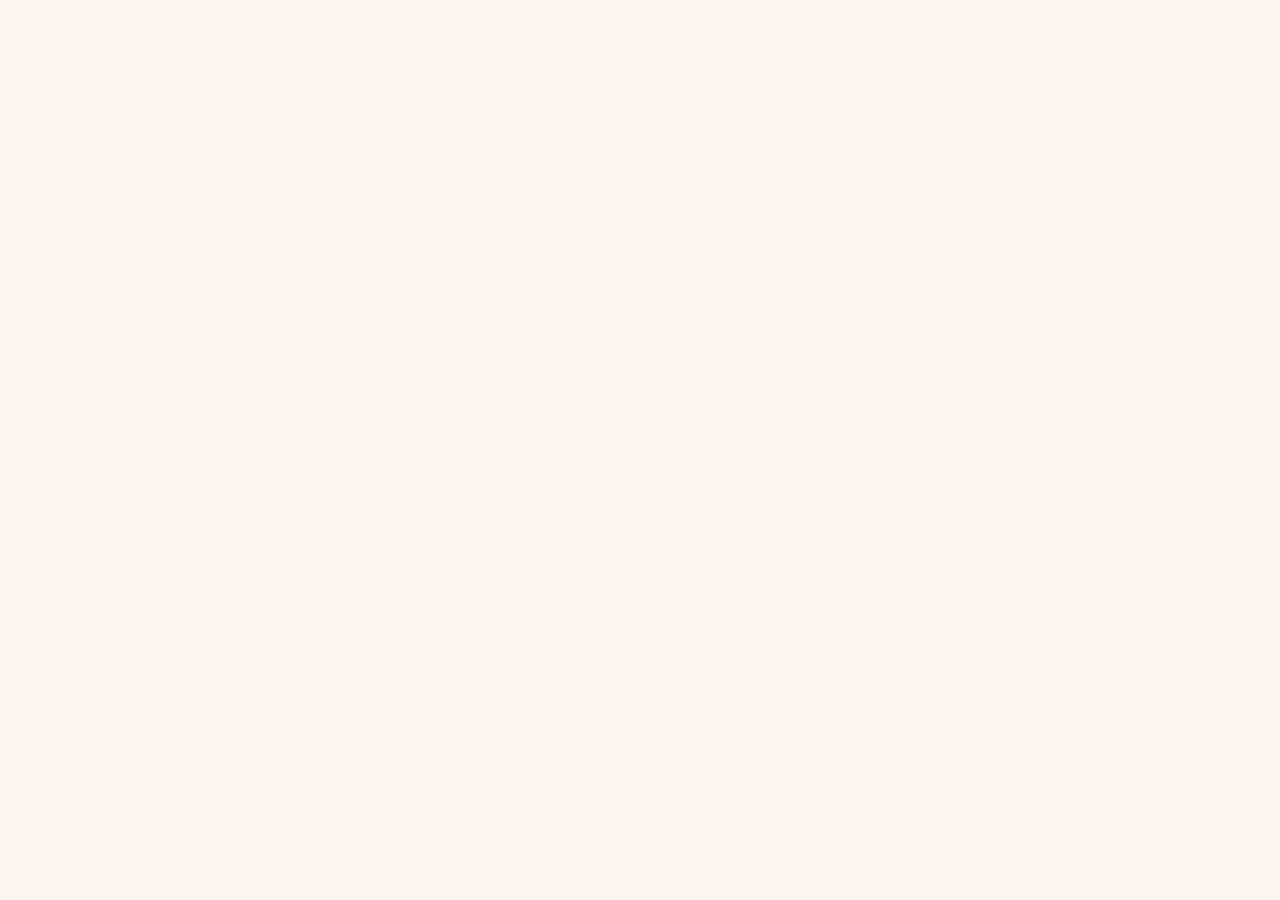
==== commit 4357d761: "Update index.html" ====
--- a/index.html
+++ b/index.html
@@ -1,3 +1,13 @@
+<!doctype html>
 
-<!DOCTYPE html><html lang="en"><head><meta charSet="utf-8"/><meta name="viewport" content="width=device-width, initial-scale=1"/><link rel="preload" as="image" href="/lowtoxlens-logo.jpeg"/><link rel="preload" as="image" href="/phone-mockup.png"/><title>Low Tox Lens — Scan Skincare, Makeup &amp; Household Products for Safer Ingredients</title><meta name="keywords" content="ingredient scanner app, toxic ingredient checker, non-toxic skincare, clean beauty app, household product scanner, safe cosmetics, makeup ingredient checker, cleaning product safety, low tox living, ingredient safety ratings, skincare ingredient decoder, chemical-free household products, natural beauty products, non-toxic cleaning, clean beauty Australia, safe household products"/><meta name="author" content="Low Tox Lens"/><meta name="robots" content="index, follow"/><meta name="theme-color" content="#3e8b65"/><meta property="og:type" content="website"/><meta property="og:site_name" content="Low Tox Lens"/><meta property="og:title" content="Low Tox Lens — Scan Skincare, Makeup &amp; Household Products for Safer Ingredients"/><meta property="og:description" content="Scan and decode the ingredients in your skincare, makeup, and household products. Get plain-English safety ratings and discover cleaner, non-toxic alternatives."/><meta property="og:image" content="/lowtoxlens-logo.jpeg"/><meta property="og:locale" content="en_AU"/><meta name="twitter:card" content="summary_large_image"/><meta name="twitter:title" content="Low Tox Lens — Scan Skincare, Makeup &amp; Household Products for Safer Ingredients"/><meta name="twitter:description" content="Scan and decode the ingredients in your skincare, makeup, and household products. Get plain-English safety ratings and discover cleaner, non-toxic alternatives."/><meta name="twitter:image" content="/lowtoxlens-logo.jpeg"/><meta name="apple-itunes-app" content="app-id=6755296529"/><meta name="application-name" content="Low Tox Lens"/><meta name="description" content="Low Tox Lens is an app that scans ingredients in your skincare, makeup, and household products. Get plain-English safety ratings and discover cleaner, non-toxic alternatives."/><link rel="modulepreload" href="/assets/main-D6o6AhO_.js"/><link rel="modulepreload" href="/assets/index-DgyyndTa.js"/><link rel="modulepreload" href="/assets/PageDropdown-BOnWwI8p.js"/><link rel="modulepreload" href="/assets/zones-Cpyro8T2.js"/><link rel="preconnect" href="https://fonts.googleapis.com"/><link rel="preconnect" href="https://fonts.gstatic.com" crossorigin="anonymous"/><link rel="icon" href="/favicon.ico"/><link rel="apple-touch-icon" href="/lowtoxlens-logo.jpeg"/><link rel="stylesheet" href="https://fonts.googleapis.com/css2?family=DM+Sans:wght@400;500;600;700&amp;family=Playfair+Display:ital,wght@0,400;0,700;1,400;1,700&amp;display=swap"/><link rel="stylesheet" href="/assets/main-CL2t6Nkl.css" type="text/css"/></head><body><!--$--><div><script type="application/ld+json">{"@context":"https://schema.org","@graph":[{"@type":"MobileApplication","name":"Low Tox Lens","description":"Scan, search, and decode the ingredients in your skincare, makeup, and household products. Get plain-English safety ratings and discover cleaner, non-toxic alternatives.","operatingSystem":"iOS","applicationCategory":"LifestyleApplication","offers":{"@type":"Offer","price":"0","priceCurrency":"AUD"},"downloadUrl":"https://apps.apple.com/au/app/low-tox-lens/id6755296529"},{"@type":"Organization","name":"Low Tox Lens","url":"https://lowtoxlens.netlify.app","logo":"https://lowtoxlens.netlify.app/lowtoxlens-logo.jpeg","contactPoint":{"@type":"ContactPoint","email":"lowtoxlens@gmail.com","contactType":"customer service"},"sameAs":["https://www.instagram.com/lowtoxlens/","https://www.facebook.com/profile.php?id=61575719758256"]},{"@type":"WebSite","name":"Low Tox Lens","url":"https://lowtoxlens.netlify.app"}]}</script><nav class="nav-fixed"><div style="max-width:1200px;margin:0 auto;padding:16px 24px;display:flex;align-items:center;justify-content:space-between"><div style="display:flex;align-items:center;gap:12px"><div style="position:relative"><button type="button" aria-haspopup="menu" aria-expanded="false" aria-label="Open page menu" style="background:none;border:none;cursor:pointer;padding:8px;color:var(--text-dark);display:inline-flex;align-items:center;justify-content:center;transition:color 0.2s"><svg width="24" height="24" viewBox="0 0 24 24" fill="none" stroke="currentColor" stroke-width="2" stroke-linecap="round" stroke-linejoin="round" aria-hidden="true"><path d="M4 6h16"></path><path d="M4 12h16"></path><path d="M4 18h16"></path></svg></button></div><a href="#" style="text-decoration:none;font-family:&#x27;Playfair Display&#x27;, Georgia, serif;font-size:1.5rem;font-weight:700;color:var(--text-dark);display:flex;align-items:center;gap:12px"><img src="/lowtoxlens-logo.jpeg" alt="Low Tox Lens logo" style="height:36px;width:36px;border-radius:8px;object-fit:cover"/>Low Tox <span style="color:var(--green)">Lens</span></a></div><div class="nav-links" style="display:flex;align-items:center;gap:32px"><a href="#how-it-works" style="text-decoration:none;color:var(--text-secondary);font-weight:500;font-size:0.95rem;transition:color 0.2s">How It Works</a><a href="#download" style="text-decoration:none;color:var(--text-secondary);font-weight:500;font-size:0.95rem;transition:color 0.2s">Download</a><a href="#download" class="btn-primary" style="padding:10px 24px;font-size:0.9rem">Get the App</a></div><button class="hamburger" style="background:none;border:none;cursor:pointer;padding:8px;color:var(--text-dark)" aria-label="Open menu"><svg xmlns="http://www.w3.org/2000/svg" width="24" height="24" viewBox="0 0 24 24" fill="none" stroke="currentColor" stroke-width="2" stroke-linecap="round" stroke-linejoin="round" aria-hidden="true"><path d="M4 5h16"></path><path d="M4 12h16"></path><path d="M4 19h16"></path></svg></button></div></nav><div class="mobile-menu "><button style="position:absolute;top:24px;right:24px;background:none;border:none;cursor:pointer;padding:8px" aria-label="Close menu"><svg xmlns="http://www.w3.org/2000/svg" width="24" height="24" viewBox="0 0 24 24" fill="none" stroke="currentColor" stroke-width="2" stroke-linecap="round" stroke-linejoin="round"><path d="M18 6 6 18"></path><path d="m6 6 12 12"></path></svg></button><a href="#how-it-works" style="font-size:1.2rem;font-weight:600;text-decoration:none;color:var(--text-dark)">How It Works</a><a href="#download" style="font-size:1.2rem;font-weight:600;text-decoration:none;color:var(--text-dark)">Download</a><a href="/zones" style="font-size:1.2rem;font-weight:600;text-decoration:none;color:var(--text-dark)">Zones</a><a href="/privacy-policy" style="font-size:1.2rem;font-weight:600;text-decoration:none;color:var(--text-dark)">Privacy Policy</a><a href="/delete-account" style="font-size:1.2rem;font-weight:600;text-decoration:none;color:var(--text-dark)">Delete Account</a></div><main><section style="padding-top:120px;padding-bottom:56px;background:linear-gradient(135deg, var(--green-light) 0%, var(--cream) 50%, var(--peach) 100%);text-align:center;border-bottom:1px solid rgba(0,0,0,0.05)"><div class="animate-fade-in-up" style="width:100%;padding:0 24px"><div role="heading" aria-level="1" style="font-family:&#x27;Playfair Display&#x27;, Georgia, serif;font-size:clamp(2.4rem, 6vw, 4.25rem);line-height:1.1;margin:0;font-weight:700;color:var(--text-dark);letter-spacing:-0.01em">Low Tox <span style="color:var(--green);font-style:italic">Lens</span></div><p style="margin-top:18px;margin-bottom:0;font-size:clamp(1rem, 2vw, 1.25rem);color:var(--text-secondary);line-height:1.6;max-width:640px;margin-left:auto;margin-right:auto">Simple swaps. We’ve done the deep dive, just tap for the good stuff.</p><div style="margin-top:36px;max-width:1200px;margin-left:auto;margin-right:auto;display:grid;grid-template-columns:repeat(auto-fit, minmax(140px, 1fr));gap:12px"><a aria-label="Browse Makeup Bag Makeover zone" href="/zones#makeup-bag-makeover" style="display:flex;flex-direction:column;align-items:center;justify-content:center;gap:8px;padding:16px 12px;background:rgba(255,255,255,0.85);border-radius:14px;border:1px solid rgba(0,0,0,0.06);text-decoration:none;color:var(--text-dark);box-shadow:0 1px 6px rgba(0,0,0,0.04);transition:transform 0.15s ease, box-shadow 0.15s ease, background 0.15s ease;text-align:center;min-height:96px" class="zone-box"><span style="font-size:1.75rem;line-height:1" aria-hidden="true">💄</span><span style="font-size:0.85rem;font-weight:600;line-height:1.25">Makeup Bag Makeover</span></a><a aria-label="Browse Skincare Sanctuary zone" href="/zones#skincare-sanctuary" style="display:flex;flex-direction:column;align-items:center;justify-content:center;gap:8px;padding:16px 12px;background:rgba(255,255,255,0.85);border-radius:14px;border:1px solid rgba(0,0,0,0.06);text-decoration:none;color:var(--text-dark);box-shadow:0 1px 6px rgba(0,0,0,0.04);transition:transform 0.15s ease, box-shadow 0.15s ease, background 0.15s ease;text-align:center;min-height:96px" class="zone-box"><span style="font-size:1.75rem;line-height:1" aria-hidden="true">🧴</span><span style="font-size:0.85rem;font-weight:600;line-height:1.25">Skincare Sanctuary</span></a><a aria-label="Browse Bathroom Blitz zone" href="/zones#bathroom-blitz" style="display:flex;flex-direction:column;align-items:center;justify-content:center;gap:8px;padding:16px 12px;background:rgba(255,255,255,0.85);border-radius:14px;border:1px solid rgba(0,0,0,0.06);text-decoration:none;color:var(--text-dark);box-shadow:0 1px 6px rgba(0,0,0,0.04);transition:transform 0.15s ease, box-shadow 0.15s ease, background 0.15s ease;text-align:center;min-height:96px" class="zone-box"><span style="font-size:1.75rem;line-height:1" aria-hidden="true">🛁</span><span style="font-size:0.85rem;font-weight:600;line-height:1.25">Bathroom Blitz</span></a><a aria-label="Browse Kids’ Corner zone" href="/zones#kids-corner" style="display:flex;flex-direction:column;align-items:center;justify-content:center;gap:8px;padding:16px 12px;background:rgba(255,255,255,0.85);border-radius:14px;border:1px solid rgba(0,0,0,0.06);text-decoration:none;color:var(--text-dark);box-shadow:0 1px 6px rgba(0,0,0,0.04);transition:transform 0.15s ease, box-shadow 0.15s ease, background 0.15s ease;text-align:center;min-height:96px" class="zone-box"><span style="font-size:1.75rem;line-height:1" aria-hidden="true">🧸</span><span style="font-size:0.85rem;font-weight:600;line-height:1.25">Kids’ Corner</span></a><a aria-label="Browse Kitchen Detox zone" href="/zones#kitchen-detox" style="display:flex;flex-direction:column;align-items:center;justify-content:center;gap:8px;padding:16px 12px;background:rgba(255,255,255,0.85);border-radius:14px;border:1px solid rgba(0,0,0,0.06);text-decoration:none;color:var(--text-dark);box-shadow:0 1px 6px rgba(0,0,0,0.04);transition:transform 0.15s ease, box-shadow 0.15s ease, background 0.15s ease;text-align:center;min-height:96px" class="zone-box"><span style="font-size:1.75rem;line-height:1" aria-hidden="true">🍽️</span><span style="font-size:0.85rem;font-weight:600;line-height:1.25">Kitchen Detox</span></a><a aria-label="Browse Laundry Lowdown zone" href="/zones#laundry-lowdown" style="display:flex;flex-direction:column;align-items:center;justify-content:center;gap:8px;padding:16px 12px;background:rgba(255,255,255,0.85);border-radius:14px;border:1px solid rgba(0,0,0,0.06);text-decoration:none;color:var(--text-dark);box-shadow:0 1px 6px rgba(0,0,0,0.04);transition:transform 0.15s ease, box-shadow 0.15s ease, background 0.15s ease;text-align:center;min-height:96px" class="zone-box"><span style="font-size:1.75rem;line-height:1" aria-hidden="true">🧺</span><span style="font-size:0.85rem;font-weight:600;line-height:1.25">Laundry Lowdown</span></a><a aria-label="Browse Bedroom Refresh zone" href="/zones#bedroom-refresh" style="display:flex;flex-direction:column;align-items:center;justify-content:center;gap:8px;padding:16px 12px;background:rgba(255,255,255,0.85);border-radius:14px;border:1px solid rgba(0,0,0,0.06);text-decoration:none;color:var(--text-dark);box-shadow:0 1px 6px rgba(0,0,0,0.04);transition:transform 0.15s ease, box-shadow 0.15s ease, background 0.15s ease;text-align:center;min-height:96px" class="zone-box"><span style="font-size:1.75rem;line-height:1" aria-hidden="true">🛏️</span><span style="font-size:0.85rem;font-weight:600;line-height:1.25">Bedroom Refresh</span></a><a aria-label="Browse Living Room Lift zone" href="/zones#living-room-lift" style="display:flex;flex-direction:column;align-items:center;justify-content:center;gap:8px;padding:16px 12px;background:rgba(255,255,255,0.85);border-radius:14px;border:1px solid rgba(0,0,0,0.06);text-decoration:none;color:var(--text-dark);box-shadow:0 1px 6px rgba(0,0,0,0.04);transition:transform 0.15s ease, box-shadow 0.15s ease, background 0.15s ease;text-align:center;min-height:96px" class="zone-box"><span style="font-size:1.75rem;line-height:1" aria-hidden="true">🌸</span><span style="font-size:0.85rem;font-weight:600;line-height:1.25">Living Room Lift</span></a><a aria-label="Browse Pet Zone zone" href="/zones#pet-zone" style="display:flex;flex-direction:column;align-items:center;justify-content:center;gap:8px;padding:16px 12px;background:rgba(255,255,255,0.85);border-radius:14px;border:1px solid rgba(0,0,0,0.06);text-decoration:none;color:var(--text-dark);box-shadow:0 1px 6px rgba(0,0,0,0.04);transition:transform 0.15s ease, box-shadow 0.15s ease, background 0.15s ease;text-align:center;min-height:96px" class="zone-box"><span style="font-size:1.75rem;line-height:1" aria-hidden="true">🐾</span><span style="font-size:0.85rem;font-weight:600;line-height:1.25">Pet Zone</span></a></div></div></section><section style="padding-top:64px;padding-bottom:80px;background:var(--cream)"><div style="max-width:1200px;margin:0 auto;padding:0 24px;display:flex;align-items:center;gap:60px"><div style="flex:1" class="animate-fade-in-up"><h1 style="font-size:clamp(2.2rem, 5vw, 3.5rem);line-height:1.15;margin-bottom:20px;color:var(--text-dark);font-weight:700">Scan Your Skincare, Makeup &amp; Household Products. Choose Safer Ingredients.</h1><p style="font-size:clamp(1rem, 2vw, 1.15rem);color:var(--text-secondary);line-height:1.7;margin-bottom:32px;max-width:520px">Low Tox Lens is an ingredient scanner app that decodes your skincare, makeup, and household products in plain English. Get safety ratings, spot harmful chemicals, and find cleaner alternatives — all in seconds.</p><div style="display:flex;gap:16px;flex-wrap:wrap;margin-bottom:32px"><a href="#download" class="btn-primary"><svg xmlns="http://www.w3.org/2000/svg" width="18" height="18" viewBox="0 0 24 24" fill="none" stroke="currentColor" stroke-width="2" stroke-linecap="round" stroke-linejoin="round" aria-hidden="true"><path d="M12 15V3"></path><path d="M21 15v4a2 2 0 0 1-2 2H5a2 2 0 0 1-2-2v-4"></path><path d="m7 10 5 5 5-5"></path></svg>Download Now</a><a href="#how-it-works" class="btn-secondary">See How It Works<svg xmlns="http://www.w3.org/2000/svg" width="18" height="18" viewBox="0 0 24 24" fill="none" stroke="currentColor" stroke-width="2" stroke-linecap="round" stroke-linejoin="round" aria-hidden="true"><path d="m9 18 6-6-6-6"></path></svg></a></div></div><div class="hero-visual" style="flex:1;display:flex;justify-content:center"><img src="/phone-mockup.png" alt="Low Tox Lens ingredient scanner app showing safety ratings for skincare, makeup, and household product ingredients" class="animate-float" style="max-width:320px;width:100%;height:auto;border-radius:24px;filter:drop-shadow(0 20px 40px rgba(0,0,0,0.15))"/></div></div></section><section id="how-it-works" style="padding:80px 0;background:var(--cream)"><div style="max-width:1200px;margin:0 auto;padding:0 24px"><div class="reveal" style="text-align:center;margin-bottom:56px"><h2 style="font-size:clamp(1.8rem, 4vw, 2.8rem);color:var(--text-dark);margin-bottom:16px;font-weight:700">How the Ingredient Scanner Works</h2><p style="color:var(--text-secondary);font-size:1.1rem;max-width:600px;margin:0 auto;line-height:1.6">Three simple steps to safer products</p></div><div style="display:grid;grid-template-columns:repeat(auto-fit, minmax(300px, 1fr));gap:32px"><div class="card-hover reveal" style="background:white;border-radius:20px;padding:36px 28px;position:relative;box-shadow:0 2px 12px rgba(0,0,0,0.04)"><div style="position:absolute;top:16px;right:20px;font-family:&#x27;Playfair Display&#x27;, serif;font-size:3rem;font-weight:700;color:rgba(0,0,0,0.05);line-height:1">1</div><div class="feature-icon" style="background:#E4F2EA;margin-bottom:20px"><svg xmlns="http://www.w3.org/2000/svg" width="24" height="24" viewBox="0 0 24 24" fill="none" stroke="currentColor" stroke-width="2" stroke-linecap="round" stroke-linejoin="round" aria-hidden="true" style="color:var(--green-dark)"><path d="M13.997 4a2 2 0 0 1 1.76 1.05l.486.9A2 2 0 0 0 18.003 7H20a2 2 0 0 1 2 2v9a2 2 0 0 1-2 2H4a2 2 0 0 1-2-2V9a2 2 0 0 1 2-2h1.997a2 2 0 0 0 1.759-1.048l.489-.904A2 2 0 0 1 10.004 4z"></path><circle cx="12" cy="13" r="3"></circle></svg></div><h3 style="font-size:1.3rem;font-weight:700;margin-bottom:12px;color:var(--text-dark)">Scan or Search Any Product</h3><p style="color:var(--text-secondary);line-height:1.6;font-size:0.95rem;margin:0">Point your camera at any product label to instantly check what&#x27;s in your skincare, makeup, or household products.</p></div><div class="card-hover reveal" style="background:white;border-radius:20px;padding:36px 28px;position:relative;box-shadow:0 2px 12px rgba(0,0,0,0.04)"><div style="position:absolute;top:16px;right:20px;font-family:&#x27;Playfair Display&#x27;, serif;font-size:3rem;font-weight:700;color:rgba(0,0,0,0.05);line-height:1">2</div><div class="feature-icon" style="background:#EDD9C8;margin-bottom:20px"><svg xmlns="http://www.w3.org/2000/svg" width="24" height="24" viewBox="0 0 24 24" fill="none" stroke="currentColor" stroke-width="2" stroke-linecap="round" stroke-linejoin="round" aria-hidden="true" style="color:var(--green-dark)"><path d="M6 18h8"></path><path d="M3 22h18"></path><path d="M14 22a7 7 0 1 0 0-14h-1"></path><path d="M9 14h2"></path><path d="M9 12a2 2 0 0 1-2-2V6h6v4a2 2 0 0 1-2 2Z"></path><path d="M12 6V3a1 1 0 0 0-1-1H9a1 1 0 0 0-1 1v3"></path></svg></div><h3 style="font-size:1.3rem;font-weight:700;margin-bottom:12px;color:var(--text-dark)">Understand Every Ingredient</h3><p style="color:var(--text-secondary);line-height:1.6;font-size:0.95rem;margin:0">Get plain-English safety ratings for every ingredient. Know which chemicals are safe, which to watch, and which to avoid — no chemistry degree needed.</p></div><div class="card-hover reveal" style="background:white;border-radius:20px;padding:36px 28px;position:relative;box-shadow:0 2px 12px rgba(0,0,0,0.04)"><div style="position:absolute;top:16px;right:20px;font-family:&#x27;Playfair Display&#x27;, serif;font-size:3rem;font-weight:700;color:rgba(0,0,0,0.05);line-height:1">3</div><div class="feature-icon" style="background:#E4F2EA;margin-bottom:20px"><svg xmlns="http://www.w3.org/2000/svg" width="24" height="24" viewBox="0 0 24 24" fill="none" stroke="currentColor" stroke-width="2" stroke-linecap="round" stroke-linejoin="round" aria-hidden="true" style="color:inherit"><path d="m16 3 4 4-4 4"></path><path d="M20 7H4"></path><path d="m8 21-4-4 4-4"></path><path d="M4 17h16"></path></svg></div><h3 style="font-size:1.3rem;font-weight:700;margin-bottom:12px;color:var(--text-dark)">Find Cleaner Alternatives</h3><p style="color:var(--text-secondary);line-height:1.6;font-size:0.95rem;margin:0">Discover non-toxic products that are better for you and your home. Swap to clean alternatives with confidence.</p></div></div></div></section><section style="padding:80px 0;background:var(--dark-section);color:white"><div style="max-width:1200px;margin:0 auto;padding:0 24px"><div class="reveal" style="text-align:center;margin-bottom:56px"><h2 style="font-size:clamp(1.8rem, 4vw, 2.8rem);margin-bottom:16px;font-weight:700">Ingredient Safety Rating System</h2><p style="opacity:0.8;font-size:1.1rem;max-width:600px;margin:0 auto;line-height:1.6">Every ingredient is researched and classified into one of three clear safety categories</p></div><div class="rating-pills-container reveal" style="display:flex;gap:24px;justify-content:center;flex-wrap:wrap"><div class="rating-pill" style="background:rgba(76, 175, 80, 0.15);flex:1 1 280px;max-width:360px;border-radius:16px"><span style="font-size:1.5rem">✅</span><div><div style="font-family:&#x27;Playfair Display&#x27;, serif;font-weight:700;font-size:1.1rem;margin-bottom:4px;color:#2E7D32">Clean</div><div style="font-size:0.85rem;opacity:0.9;color:rgba(255,255,255,0.85)">Low-risk ingredients, safe for sensitive skin</div></div></div><div class="rating-pill" style="background:rgba(255, 193, 7, 0.15);flex:1 1 280px;max-width:360px;border-radius:16px"><span style="font-size:1.5rem">⚠️</span><div><div style="font-family:&#x27;Playfair Display&#x27;, serif;font-weight:700;font-size:1.1rem;margin-bottom:4px;color:#F9A825">Moderate</div><div style="font-size:0.85rem;opacity:0.9;color:rgba(255,255,255,0.85)">Some concerns, may affect certain individuals</div></div></div><div class="rating-pill" style="background:rgba(244, 67, 54, 0.15);flex:1 1 280px;max-width:360px;border-radius:16px"><span style="font-size:1.5rem">🚫</span><div><div style="font-family:&#x27;Playfair Display&#x27;, serif;font-weight:700;font-size:1.1rem;margin-bottom:4px;color:#C62828">Concerning</div><div style="font-size:0.85rem;opacity:0.9;color:rgba(255,255,255,0.85)">Linked to health risks or common irritants</div></div></div></div></div></section><section id="download" style="padding:80px 0;background:linear-gradient(135deg, #1a2419 0%, #2D3A2F 60%, var(--green-dark) 100%);color:white;text-align:center"><div class="reveal" style="max-width:700px;margin:0 auto;padding:0 24px"><h2 style="font-size:clamp(1.8rem, 4vw, 2.8rem);margin-bottom:16px;font-weight:700">Download the<!-- --> <em style="color:var(--green);font-style:italic">Ingredient Scanner</em> <!-- -->App</h2><p style="opacity:0.85;font-size:1.1rem;line-height:1.6;margin-bottom:40px">Start making informed choices about the skincare, makeup, and household products you use every day. Low Tox Lens is simple and built for anyone who wants to live a cleaner, healthier life.</p><div style="display:flex;justify-content:center;gap:16px;flex-wrap:wrap;margin-bottom:32px"><a href="https://apps.apple.com/au/app/low-tox-lens/id6755296529" class="store-btn" target="_blank" rel="noopener noreferrer"><svg width="24" height="24" viewBox="0 0 24 24" fill="currentColor"><path d="M18.71 19.5c-.83 1.24-1.71 2.45-3.05 2.47-1.34.03-1.77-.79-3.29-.79-1.53 0-2 .77-3.27.82-1.31.05-2.3-1.32-3.14-2.53C4.25 17 2.94 12.45 4.7 9.39c.87-1.52 2.43-2.48 4.12-2.51 1.28-.02 2.5.87 3.29.87.78 0 2.26-1.07 3.8-.91.65.03 2.47.26 3.64 1.98-.09.06-2.17 1.28-2.15 3.81.03 3.02 2.65 4.03 2.68 4.04-.03.07-.42 1.44-1.38 2.83M13 3.5c.73-.83 1.94-1.46 2.94-1.5.13 1.17-.34 2.35-1.04 3.19-.69.85-1.83 1.51-2.95 1.42-.15-1.15.41-2.35 1.05-3.11z"></path></svg><div style="text-align:left"><div style="font-size:0.65rem;opacity:0.7">Download on the</div><div style="font-size:1rem;font-weight:700">App Store</div></div></a><a href="#" class="store-btn"><svg width="24" height="24" viewBox="0 0 24 24" fill="currentColor"><path d="M3.18 23.75c.42.29.96.3 1.39.01L21.4 12.82c.46-.31.46-.99 0-1.3L4.57.28C4.14-.03 3.6-.02 3.18.27 2.76.56 2.5 1.05 2.5 1.58V22.42c0 .53.26 1.02.68 1.33zM5.5 3.67L16.73 12 5.5 20.33V3.67z"></path></svg><div style="text-align:left"><div style="font-size:0.65rem;opacity:0.7">Get it on</div><div style="font-size:1rem;font-weight:700">Google Play</div></div></a></div></div></section></main><footer style="background:var(--dark-bg);color:white;padding:32px 24px"><div style="max-width:1200px;margin:0 auto;display:flex;flex-direction:column;gap:20px"><div class="footer-links" style="display:flex;justify-content:space-between;align-items:center;flex-wrap:wrap;gap:12px"><a href="#" style="text-decoration:none;font-family:&#x27;Playfair Display&#x27;, Georgia, serif;font-size:1.2rem;font-weight:700;color:white">Low Tox<!-- --> <span style="color:var(--green)">Lens</span></a><div style="display:flex;gap:24px;flex-wrap:wrap;align-items:center"><a href="/privacy-policy" style="text-decoration:none;color:rgba(255,255,255,0.6);font-size:0.85rem;transition:color 0.2s">Privacy Policy</a><a href="/delete-account" style="text-decoration:none;color:rgba(255,255,255,0.6);font-size:0.85rem;transition:color 0.2s">Delete Account</a><a href="#" style="text-decoration:none;color:rgba(255,255,255,0.6);font-size:0.85rem;transition:color 0.2s">Terms &amp; Conditions</a><a href="https://www.instagram.com/lowtoxlens/" target="_blank" rel="noopener noreferrer" style="color:rgba(255,255,255,0.6);transition:color 0.2s;display:flex;align-items:center" aria-label="Instagram"><svg width="20" height="20" viewBox="0 0 24 24" fill="currentColor" xmlns="http://www.w3.org/2000/svg"><path d="M12 2.163c3.204 0 3.584.012 4.85.07 3.252.148 4.771 1.691 4.919 4.919.058 1.265.069 1.645.069 4.849 0 3.205-.012 3.584-.069 4.849-.149 3.225-1.664 4.771-4.919 4.919-1.266.058-1.644.07-4.85.07-3.204 0-3.584-.012-4.849-.07-3.26-.149-4.771-1.699-4.919-4.92-.058-1.265-.07-1.644-.07-4.849 0-3.204.013-3.583.07-4.849.149-3.227 1.664-4.771 4.919-4.919 1.266-.057 1.645-.069 4.849-.069zM12 0C8.741 0 8.333.014 7.053.072 2.695.272.273 2.69.073 7.052.014 8.333 0 8.741 0 12c0 3.259.014 3.668.072 4.948.2 4.358 2.618 6.78 6.98 6.98C8.333 23.986 8.741 24 12 24c3.259 0 3.668-.014 4.948-.072 4.354-.2 6.782-2.618 6.979-6.98.059-1.28.073-1.689.073-4.948 0-3.259-.014-3.667-.072-4.947-.196-4.354-2.617-6.78-6.979-6.98C15.668.014 15.259 0 12 0zm0 5.838a6.162 6.162 0 100 12.324 6.162 6.162 0 000-12.324zM12 16a4 4 0 110-8 4 4 0 010 8zm6.406-11.845a1.44 1.44 0 100 2.881 1.44 1.44 0 000-2.881z"></path></svg></a><a href="https://www.facebook.com/profile.php?id=61575719758256" target="_blank" rel="noopener noreferrer" style="color:rgba(255,255,255,0.6);transition:color 0.2s;display:flex;align-items:center" aria-label="Facebook"><svg width="20" height="20" viewBox="0 0 24 24" fill="currentColor" xmlns="http://www.w3.org/2000/svg"><path d="M24 12c0-6.627-5.373-12-12-12S0 5.373 0 12c0 5.99 4.388 10.954 10.125 11.854V15.47H7.078V12h3.047V9.356c0-3.007 1.792-4.669 4.533-4.669 1.312 0 2.686.235 2.686.235v2.953H15.83c-1.491 0-1.956.925-1.956 1.875V12h3.328l-.532 3.47h-2.796v8.385C19.612 22.954 24 17.99 24 12z"></path></svg></a></div></div><div style="text-align:center;font-size:0.9rem;margin-top:16px;margin-bottom:16px"><span>Questions?<!-- --> <a href="mailto:lowtoxlens@gmail.com" style="color:var(--green);text-decoration:underline">lowtoxlens@gmail.com</a></span></div><div style="display:flex;justify-content:center;align-items:center;flex-wrap:wrap;gap:12px;font-size:0.8rem;opacity:0.5;border-top:1px solid rgba(255,255,255,0.1);padding-top:16px"><span>© 2026 Low Tox Lens. All rights reserved.</span></div></div></footer></div><script></script><!--/$--><script class="$tsr" id="$tsr-stream-barrier">(self.$R=self.$R||{})["tsr"]=[];self.$_TSR={h(){this.hydrated=!0,this.c()},e(){this.streamEnded=!0,this.c()},c(){this.hydrated&&this.streamEnded&&(delete self.$_TSR,delete self.$R.tsr)},p(e){this.initialized?e():this.buffer.push(e)},buffer:[]};
-;$_TSR.router=($R=>$R[0]={manifest:$R[1]={routes:$R[2]={__root__:$R[3]={preloads:$R[4]=["/assets/main-D6o6AhO_.js"],assets:$R[5]=[$R[6]={tag:"link",attrs:$R[7]={rel:"stylesheet",href:"/assets/main-CL2t6Nkl.css",type:"text/css"}},$R[8]={tag:"script",attrs:$R[9]={type:"module",async:!0},children:"import(\"/assets/main-D6o6AhO_.js\")"}]},"/":$R[10]={preloads:$R[11]=["/assets/index-DgyyndTa.js","/assets/PageDropdown-BOnWwI8p.js","/assets/zones-Cpyro8T2.js"],assets:$R[12]=[$R[13]={tag:"link",attrs:$R[14]={rel:"stylesheet",href:"/assets/main-CL2t6Nkl.css",type:"text/css"}},$R[15]={tag:"link",attrs:$R[16]={rel:"stylesheet",href:"/assets/main-CL2t6Nkl.css",type:"text/css"}}]},"/delete-account":$R[17]={assets:$R[18]=[$R[19]={tag:"link",attrs:$R[20]={rel:"stylesheet",href:"/assets/main-CL2t6Nkl.css",type:"text/css"}},$R[21]={tag:"link",attrs:$R[22]={rel:"stylesheet",href:"/assets/main-CL2t6Nkl.css",type:"text/css"}}]},"/privacy-policy":$R[23]={assets:$R[24]=[$R[25]={tag:"link",attrs:$R[26]={rel:"stylesheet",href:"/assets/main-CL2t6Nkl.css",type:"text/css"}},$R[27]={tag:"link",attrs:$R[28]={rel:"stylesheet",href:"/assets/main-CL2t6Nkl.css",type:"text/css"}}]},"/zones":$R[29]={assets:$R[30]=[$R[31]={tag:"link",attrs:$R[32]={rel:"stylesheet",href:"/assets/main-CL2t6Nkl.css",type:"text/css"}},$R[33]={tag:"link",attrs:$R[34]={rel:"stylesheet",href:"/assets/main-CL2t6Nkl.css",type:"text/css"}}]},"/products/$productId":$R[35]={assets:$R[36]=[$R[37]={tag:"link",attrs:$R[38]={rel:"stylesheet",href:"/assets/main-CL2t6Nkl.css",type:"text/css"}}]}}},matches:$R[39]=[$R[40]={i:"__root__",u:1777789401567,s:"success",ssr:!0},$R[41]={i:"",u:1777789401567,s:"success",ssr:!0}],lastMatchId:""})($R["tsr"]);$_TSR.e();document.currentScript.remove()</script><script type="module" async="">import("/assets/main-D6o6AhO_.js")</script></body></html>
+<html>
+  <head>
+    <meta charset="utf-8" />
+    <title>Low Tox Lens</title>
+    <link rel="stylesheet" href="/assets/main-dqvrbpsi.css" />
+  </head>
+  <body>
+    <div id="root"></div>
+    <script type="module" src="/assets/main-Ce9YeXtX.js"></script>
+  </body>
+</html>
--- a/assets/main-dqvrbpsi.css
+++ b/assets/main-dqvrbpsi.css
@@ -0,0 +1 @@
+@layer properties{@supports (((-webkit-hyphens:none)) and (not (margin-trim:inline))) or ((-moz-orient:inline) and (not (color:rgb(from red r g b)))){*,:before,:after,::backdrop{--tw-rotate-x:initial;--tw-rotate-y:initial;--tw-rotate-z:initial;--tw-skew-x:initial;--tw-skew-y:initial;--tw-border-style:solid;--tw-font-weight:initial;--tw-outline-style:solid;--tw-blur:initial;--tw-brightness:initial;--tw-contrast:initial;--tw-grayscale:initial;--tw-hue-rotate:initial;--tw-invert:initial;--tw-opacity:initial;--tw-saturate:initial;--tw-sepia:initial;--tw-drop-shadow:initial;--tw-drop-shadow-color:initial;--tw-drop-shadow-alpha:100%;--tw-drop-shadow-size:initial}}}@layer theme{:root,:host{--font-sans:ui-sans-serif, system-ui, sans-serif, "Apple Color Emoji", "Segoe UI Emoji", "Segoe UI Symbol", "Noto Color Emoji";--font-mono:ui-monospace, SFMono-Regular, Menlo, Monaco, Consolas, "Liberation Mono", "Courier New", monospace;--color-blue-600:oklch(54.6% .245 262.881);--color-gray-600:oklch(44.6% .03 256.802);--spacing:.25rem;--text-2xl:1.5rem;--text-2xl--line-height:calc(2 / 1.5);--text-3xl:1.875rem;--text-3xl--line-height: 1.2 ;--font-weight-bold:700;--radius-lg:.5rem;--radius-2xl:1rem;--default-transition-duration:.15s;--default-transition-timing-function:cubic-bezier(.4, 0, .2, 1);--default-font-family:var(--font-sans);--default-mono-font-family:var(--font-mono)}}@layer base{*,:after,:before,::backdrop{box-sizing:border-box;border:0 solid;margin:0;padding:0}::file-selector-button{box-sizing:border-box;border:0 solid;margin:0;padding:0}html,:host{-webkit-text-size-adjust:100%;tab-size:4;line-height:1.5;font-family:var(--default-font-family,ui-sans-serif, system-ui, sans-serif, "Apple Color Emoji", "Segoe UI Emoji", "Segoe UI Symbol", "Noto Color Emoji");font-feature-settings:var(--default-font-feature-settings,normal);font-variation-settings:var(--default-font-variation-settings,normal);-webkit-tap-highlight-color:transparent}hr{height:0;color:inherit;border-top-width:1px}abbr:where([title]){-webkit-text-decoration:underline dotted;text-decoration:underline dotted}h1,h2,h3,h4,h5,h6{font-size:inherit;font-weight:inherit}a{color:inherit;-webkit-text-decoration:inherit;text-decoration:inherit}b,strong{font-weight:bolder}code,kbd,samp,pre{font-family:var(--default-mono-font-family,ui-monospace, SFMono-Regular, Menlo, Monaco, Consolas, "Liberation Mono", "Courier New", monospace);font-feature-settings:var(--default-mono-font-feature-settings,normal);font-variation-settings:var(--default-mono-font-variation-settings,normal);font-size:1em}small{font-size:80%}sub,sup{vertical-align:baseline;font-size:75%;line-height:0;position:relative}sub{bottom:-.25em}sup{top:-.5em}table{text-indent:0;border-color:inherit;border-collapse:collapse}:-moz-focusring{outline:auto}progress{vertical-align:baseline}summary{display:list-item}ol,ul,menu{list-style:none}img,svg,video,canvas,audio,iframe,embed,object{vertical-align:middle;display:block}img,video{max-width:100%;height:auto}button,input,select,optgroup,textarea{font:inherit;font-feature-settings:inherit;font-variation-settings:inherit;letter-spacing:inherit;color:inherit;opacity:1;background-color:#0000;border-radius:0}::file-selector-button{font:inherit;font-feature-settings:inherit;font-variation-settings:inherit;letter-spacing:inherit;color:inherit;opacity:1;background-color:#0000;border-radius:0}:where(select:is([multiple],[size])) optgroup{font-weight:bolder}:where(select:is([multiple],[size])) optgroup option{padding-inline-start:20px}::file-selector-button{margin-inline-end:4px}::placeholder{opacity:1}@supports (not ((-webkit-appearance:-apple-pay-button))) or (contain-intrinsic-size:1px){::placeholder{color:currentColor}@supports (color:color-mix(in lab,red,red)){::placeholder{color:color-mix(in oklab,currentcolor 50%,transparent)}}}textarea{resize:vertical}::-webkit-search-decoration{-webkit-appearance:none}::-webkit-date-and-time-value{min-height:1lh;text-align:inherit}::-webkit-datetime-edit{display:inline-flex}::-webkit-datetime-edit-fields-wrapper{padding:0}::-webkit-datetime-edit{padding-block:0}::-webkit-datetime-edit-year-field{padding-block:0}::-webkit-datetime-edit-month-field{padding-block:0}::-webkit-datetime-edit-day-field{padding-block:0}::-webkit-datetime-edit-hour-field{padding-block:0}::-webkit-datetime-edit-minute-field{padding-block:0}::-webkit-datetime-edit-second-field{padding-block:0}::-webkit-datetime-edit-millisecond-field{padding-block:0}::-webkit-datetime-edit-meridiem-field{padding-block:0}::-webkit-calendar-picker-indicator{line-height:1}:-moz-ui-invalid{box-shadow:none}button,input:where([type=button],[type=reset],[type=submit]){appearance:button}::file-selector-button{appearance:button}::-webkit-inner-spin-button{height:auto}::-webkit-outer-spin-button{height:auto}[hidden]:where(:not([hidden=until-found])){display:none!important}}@layer components;@layer utilities{.visible{visibility:visible}.absolute{position:absolute}.relative{position:relative}.static{position:static}.start{inset-inline-start:var(--spacing)}.mb-2{margin-bottom:calc(var(--spacing) * 2)}.mb-4{margin-bottom:calc(var(--spacing) * 4)}.mb-6{margin-bottom:calc(var(--spacing) * 6)}.block{display:block}.flex{display:flex}.grid{display:grid}.hidden{display:none}.inline-block{display:inline-block}.inline-flex{display:inline-flex}.w-full{width:100%}.transform{transform:var(--tw-rotate-x,) var(--tw-rotate-y,) var(--tw-rotate-z,) var(--tw-skew-x,) var(--tw-skew-y,)}.resize{resize:both}.flex-col{flex-direction:column}.items-center{align-items:center}.justify-between{justify-content:space-between}.gap-8{gap:calc(var(--spacing) * 8)}.rounded-2xl{border-radius:var(--radius-2xl)}.rounded-lg{border-radius:var(--radius-lg)}.border{border-style:var(--tw-border-style);border-width:1px}.object-cover{object-fit:cover}.p-5{padding:calc(var(--spacing) * 5)}.p-8{padding:calc(var(--spacing) * 8)}.px-6{padding-inline:calc(var(--spacing) * 6)}.py-2{padding-block:calc(var(--spacing) * 2)}.text-2xl{font-size:var(--text-2xl);line-height:var(--tw-leading,var(--text-2xl--line-height))}.text-3xl{font-size:var(--text-3xl);line-height:var(--tw-leading,var(--text-3xl--line-height))}.font-bold{--tw-font-weight:var(--font-weight-bold);font-weight:var(--font-weight-bold)}.text-blue-600{color:var(--color-blue-600)}.text-gray-600{color:var(--color-gray-600)}.italic{font-style:italic}.underline{text-decoration-line:underline}.outline{outline-style:var(--tw-outline-style);outline-width:1px}.filter{filter:var(--tw-blur,) var(--tw-brightness,) var(--tw-contrast,) var(--tw-grayscale,) var(--tw-hue-rotate,) var(--tw-invert,) var(--tw-saturate,) var(--tw-sepia,) var(--tw-drop-shadow,)}.transition{transition-property:color,background-color,border-color,outline-color,text-decoration-color,fill,stroke,--tw-gradient-from,--tw-gradient-via,--tw-gradient-to,opacity,box-shadow,transform,translate,scale,rotate,filter,-webkit-backdrop-filter,backdrop-filter,display,content-visibility,overlay,pointer-events;transition-timing-function:var(--tw-ease,var(--default-transition-timing-function));transition-duration:var(--tw-duration,var(--default-transition-duration))}@media(min-width:48rem){.md\:w-\[45\%\]{width:45%}.md\:w-\[55\%\]{width:55%}.md\:flex-row{flex-direction:row}}}:root{--green:#3e8b65;--green-dark:#2d6b4e;--green-light:#e4f2ea;--cream:#faf5ef;--cream-dark:#f3ebe0;--text-dark:#2d3a2f;--text-secondary:#5a6b5c;--text-light:#a4978b;--gold:#c08a2e;--concern:#c0443a;--peach:#edd9c8;--dark-bg:#1a2419;--dark-section:#2d3a2f}html{scroll-behavior:smooth}body{-webkit-font-smoothing:antialiased;-moz-osx-font-smoothing:grayscale;color:var(--text-dark);background-color:var(--cream);margin:0;font-family:DM Sans,system-ui,-apple-system,sans-serif}h1,h2,h3,h4,h5,h6{font-family:Playfair Display,Georgia,serif}code{font-family:Menlo,Monaco,Consolas,Courier New,monospace}@keyframes float{0%,to{transform:translateY(0)}50%{transform:translateY(-10px)}}@keyframes fadeInUp{0%{opacity:0;transform:translateY(30px)}to{opacity:1;transform:translateY(0)}}@keyframes fadeIn{0%{opacity:0}to{opacity:1}}.animate-float{animation:3s ease-in-out infinite float}.animate-fade-in-up{animation:.6s ease-out forwards fadeInUp}.animate-fade-in{animation:.5s ease-out forwards fadeIn}.reveal{opacity:0;transition:opacity .6s ease-out,transform .6s ease-out;transform:translateY(30px)}.reveal.visible{opacity:1;transform:translateY(0)}.nav-fixed{z-index:50;-webkit-backdrop-filter:blur(10px);backdrop-filter:blur(10px);background:#faf5efe6;border-bottom:1px solid #0000000d;transition:all .3s;position:fixed;top:0;left:0;right:0}.phone-mockup{background:#fff;border:6px solid #1a1a1a;border-radius:36px;width:280px;height:560px;position:relative;overflow:hidden;box-shadow:0 25px 60px #00000026}.phone-mockup:before{content:"";z-index:2;background:#1a1a1a;border-radius:0 0 16px 16px;width:120px;height:28px;position:absolute;top:0;left:50%;transform:translate(-50%)}.card-hover{transition:transform .3s,box-shadow .3s}.card-hover:hover{transform:translateY(-4px);box-shadow:0 12px 30px #0000001a}.btn-primary{background-color:var(--green);color:#fff;cursor:pointer;border:none;border-radius:50px;align-items:center;gap:8px;padding:14px 32px;font-size:1rem;font-weight:600;text-decoration:none;transition:all .3s;display:inline-flex}.btn-primary:hover{background-color:var(--green-dark);transform:translateY(-2px)}.btn-secondary{color:var(--text-dark);border:2px solid var(--text-dark);cursor:pointer;background:0 0;border-radius:50px;align-items:center;gap:8px;padding:14px 32px;font-size:1rem;font-weight:600;text-decoration:none;transition:all .3s;display:inline-flex}.btn-secondary:hover{background-color:var(--text-dark);color:#fff;transform:translateY(-2px)}.ingredient-card{background:#fff;border-radius:12px;align-items:center;gap:12px;padding:12px 16px;font-size:.85rem;display:flex;box-shadow:0 2px 8px #0000000f}.ingredient-dot{border-radius:50%;flex-shrink:0;width:10px;height:10px}.rating-pill{border-radius:16px;align-items:center;gap:12px;padding:16px 24px;font-weight:500;display:flex}.feature-icon{border-radius:12px;justify-content:center;align-items:center;width:48px;height:48px;display:flex}.mobile-menu{background:var(--cream);z-index:100;padding:80px 24px 24px;display:none;position:fixed;inset:0}.mobile-menu.open{flex-direction:column;gap:24px;display:flex}.store-btn{color:var(--text-dark);background:#fff;border:1px solid #fff3;border-radius:12px;align-items:center;gap:12px;padding:14px 28px;font-weight:600;text-decoration:none;transition:all .3s;display:inline-flex}.store-btn:hover{transform:translateY(-2px);box-shadow:0 8px 20px #0003}.swap-arrow{background:var(--green);color:#fff;border-radius:50%;flex-shrink:0;justify-content:center;align-items:center;width:48px;height:48px;font-size:1.5rem;display:flex}@media(max-width:768px){.nav-links,.hero-visual{display:none}.hamburger{display:flex}.rating-pills-container{flex-direction:column}.features-grid{grid-template-columns:1fr}.swap-section-inner{flex-direction:column}.footer-links{text-align:center;flex-direction:column;gap:16px}}@media(min-width:769px){.hamburger{display:none}}.zone-box:hover{transform:translateY(-2px);background:#fff!important;box-shadow:0 6px 18px #00000014!important}.zone-box:focus-visible{outline:2px solid var(--green);outline-offset:2px}@property --tw-rotate-x{syntax:"*";inherits:false}@property --tw-rotate-y{syntax:"*";inherits:false}@property --tw-rotate-z{syntax:"*";inherits:false}@property --tw-skew-x{syntax:"*";inherits:false}@property --tw-skew-y{syntax:"*";inherits:false}@property --tw-border-style{syntax:"*";inherits:false;initial-value:solid}@property --tw-font-weight{syntax:"*";inherits:false}@property --tw-outline-style{syntax:"*";inherits:false;initial-value:solid}@property --tw-blur{syntax:"*";inherits:false}@property --tw-brightness{syntax:"*";inherits:false}@property --tw-contrast{syntax:"*";inherits:false}@property --tw-grayscale{syntax:"*";inherits:false}@property --tw-hue-rotate{syntax:"*";inherits:false}@property --tw-invert{syntax:"*";inherits:false}@property --tw-opacity{syntax:"*";inherits:false}@property --tw-saturate{syntax:"*";inherits:false}@property --tw-sepia{syntax:"*";inherits:false}@property --tw-drop-shadow{syntax:"*";inherits:false}@property --tw-drop-shadow-color{syntax:"*";inherits:false}@property --tw-drop-shadow-alpha{syntax:"<percentage>";inherits:false;initial-value:100%}@property --tw-drop-shadow-size{syntax:"*";inherits:false}
